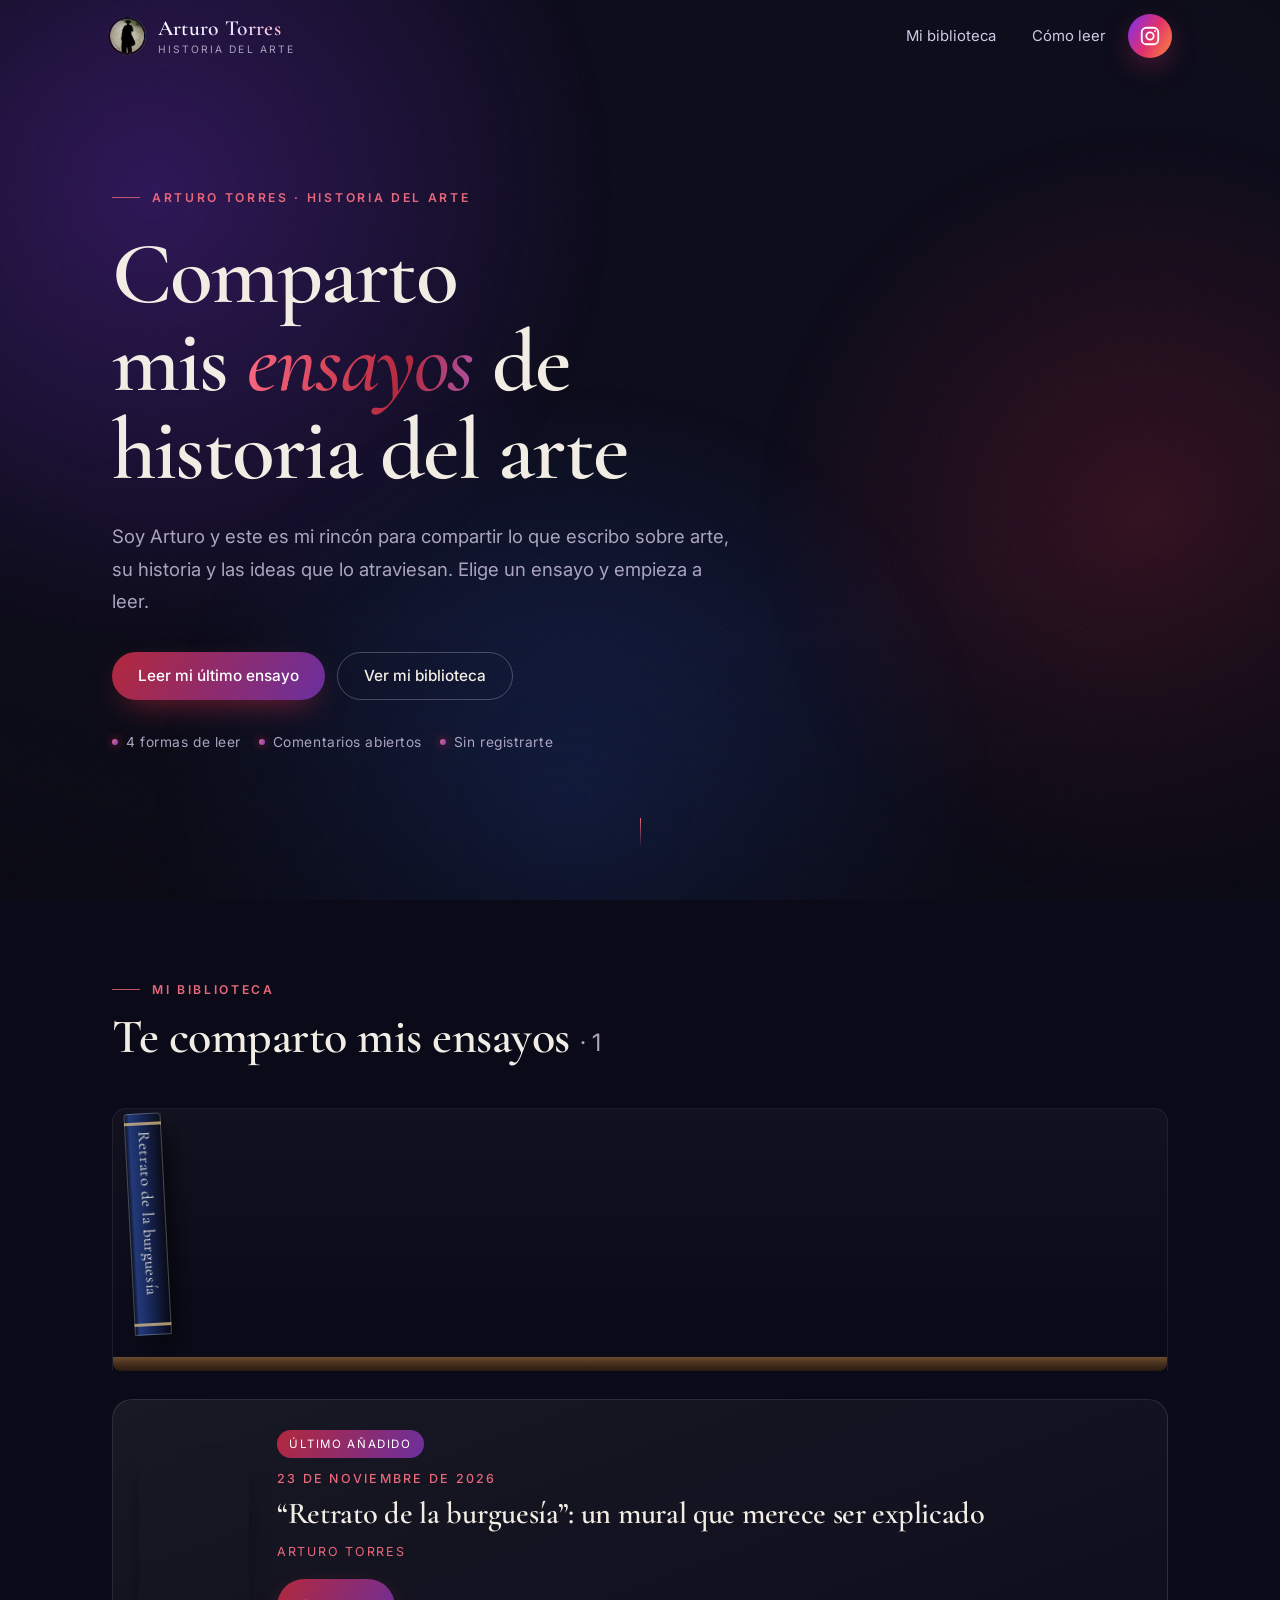
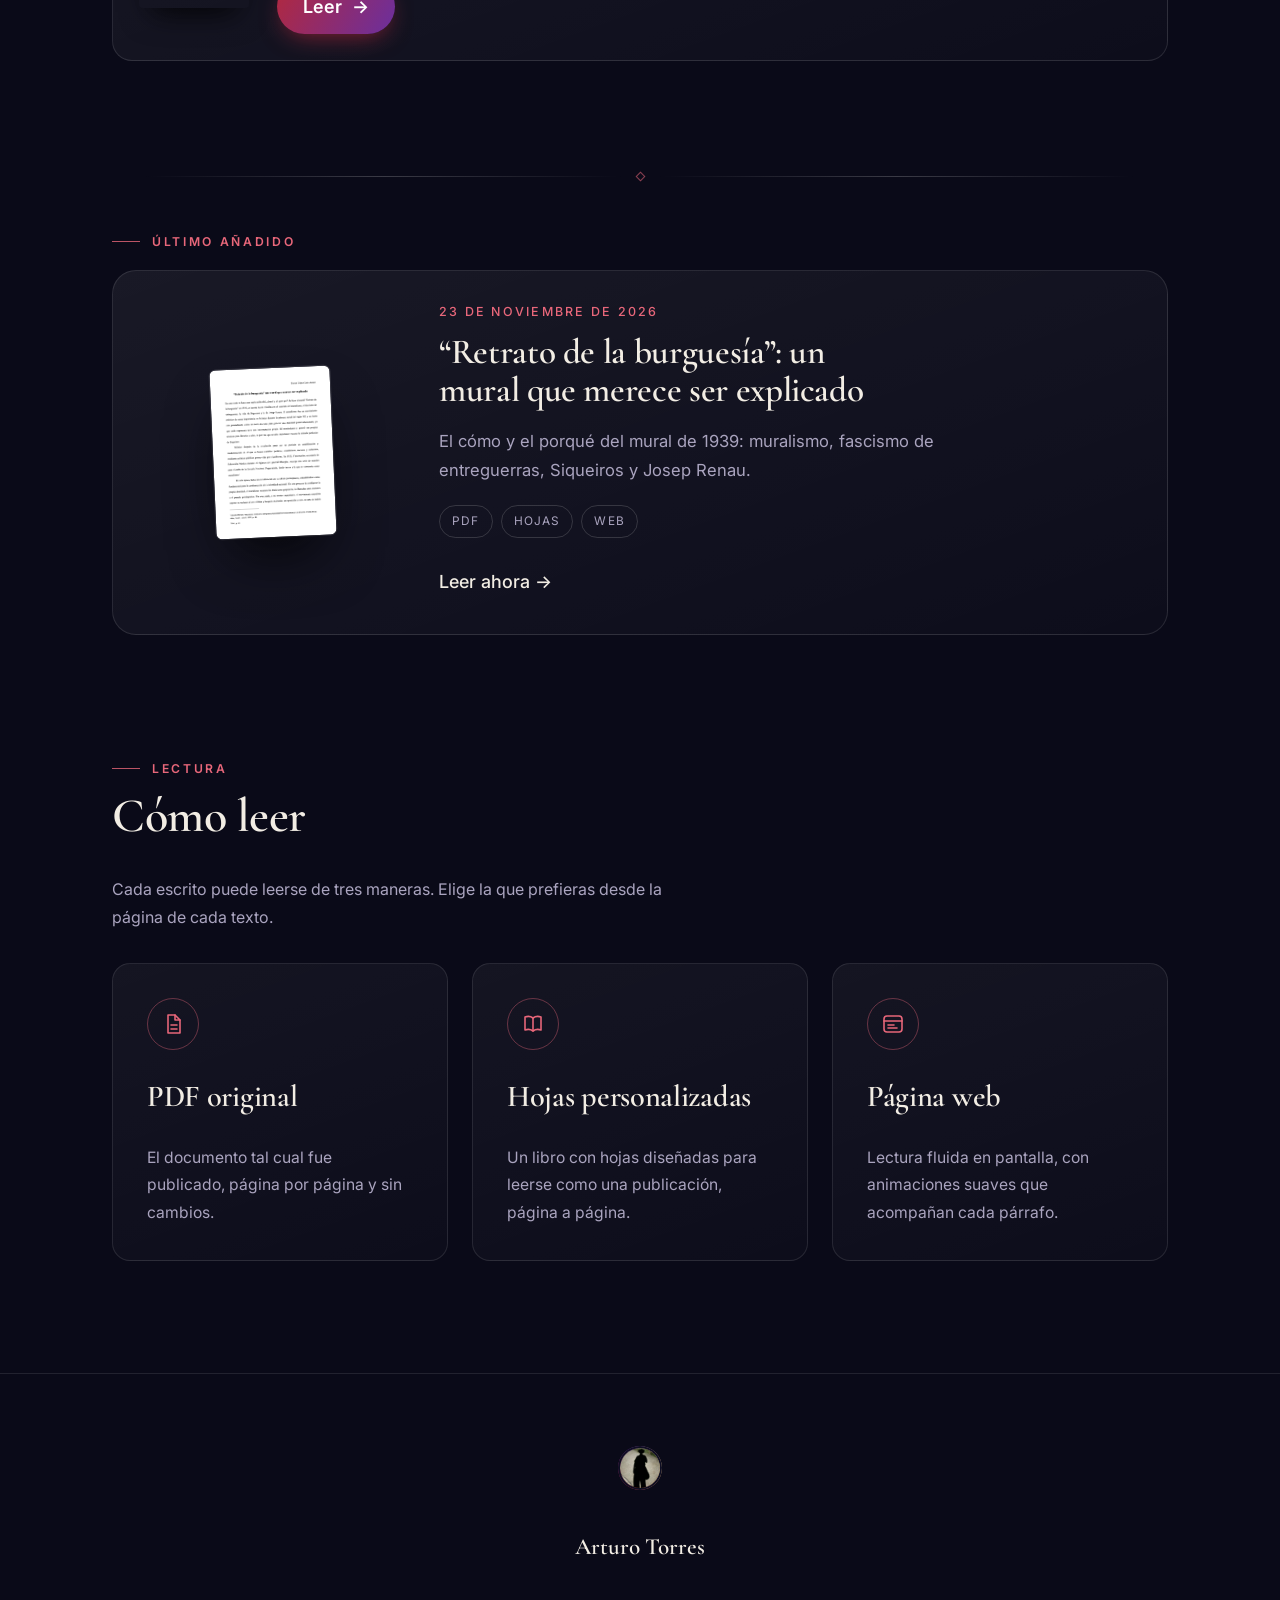
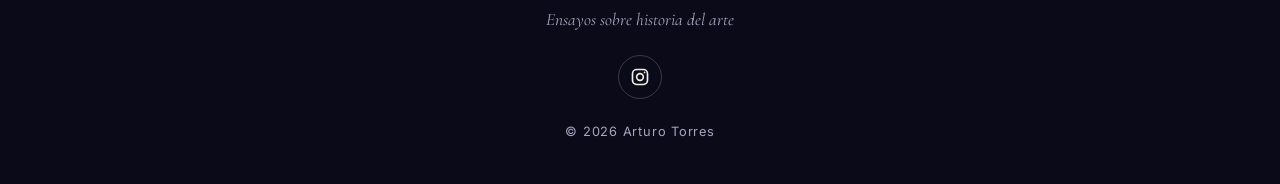
==== index.html @ fb70fb57 "fix(admin): edición de textos, importación desde PDF y correcciones de auditoría Co-Authored-By: Cla" ====
<!doctype html>
<html lang="es">
<head>
<meta charset="utf-8">
<meta name="viewport" content="width=device-width,initial-scale=1">
<title>Arturo Torres · Historia del arte</title>
<meta name="description" content="Escritos sobre historia del arte por Arturo Torres.">
<meta name="theme-color" content="#0a0a18">
<meta property="og:type" content="website">
<meta property="og:title" content="Arturo Torres · Historia del arte">
<meta property="og:description" content="Escritos sobre historia del arte por Arturo Torres.">
<link rel="icon" href="logo.jpg" type="image/jpeg">
<link rel="preconnect" href="https://fonts.googleapis.com">
<link rel="preconnect" href="https://fonts.gstatic.com" crossorigin>
<link href="https://fonts.googleapis.com/css2?family=Cormorant+Garamond:ital,wght@0,400;0,500;0,600;1,400;1,500&family=Inter:wght@400;500;600&display=swap" rel="stylesheet">
<link rel="stylesheet" href="style.css?v=20261123g">
</head>
<body data-page="home">
<div class="ambient" aria-hidden="true"><span class="glow g1"></span><span class="glow g2"></span><span class="glow g3"></span></div>
<a class="skip" href="#main">Saltar al contenido</a>

<header class="site-header">
  <div class="wrap head">
    <a class="brand" href="./" aria-label="Arturo Torres, ir al inicio">
      <span class="mono" aria-hidden="true"><img src="logo.jpg" alt="" width="96" height="96"></span>
      <span class="brand-txt"><span class="brand-name">Arturo Torres</span><span class="brand-sub">Historia del arte</span></span>
    </a>
    <nav class="nav" aria-label="Principal">
      <a class="nav-link" href="./#textos">Mi biblioteca</a>
      <a class="nav-link" href="./#como-leer">Cómo leer</a>
      <a class="ig-btn" href="https://www.instagram.com/arturoff_torres" target="_blank" rel="noopener" aria-label="Instagram de Arturo Torres" title="Instagram de Arturo Torres"><svg viewBox="0 0 24 24" fill="none" stroke="currentColor" stroke-width="2" aria-hidden="true"><rect x="3" y="3" width="18" height="18" rx="5"/><circle cx="12" cy="12" r="4"/><circle cx="17.5" cy="6.5" r="1" fill="currentColor" stroke="none"/></svg></a>
    </nav>
  </div>
</header>

<main id="main" class="wrap">
  <section class="hero" aria-labelledby="hero-title">
    <div class="hero-grid">
      <div class="hero-copy">
        <p class="eyebrow">Arturo Torres · Historia del arte</p>
        <h1 id="hero-title">Comparto mis <em>ensayos</em> de historia del arte</h1>
        <p class="lede">Soy Arturo y este es mi rincón para compartir lo que escribo sobre arte, su historia y las ideas que lo atraviesan. Elige un ensayo y empieza a leer.</p>
        <div class="cta">
          <a class="btn btn-primary" id="hero-cta" href="#textos">Leer mi último ensayo</a>
          <a class="btn btn-ghost" href="#textos">Ver mi biblioteca</a>
        </div>
        <ul class="hero-facts" aria-label="Qué ofrece el sitio">
          <li>4 formas de leer</li><li>Comentarios abiertos</li><li>Sin registrarte</li>
        </ul>
      </div>
      
    </div>
    <a class="scroll-cue" href="#textos" aria-label="Bajar a la biblioteca"></a>
  </section>

  <section id="textos" class="section" aria-labelledby="textos-title">
    <div class="sec-head">
      <p class="eyebrow">Mi biblioteca</p>
      <h2 id="textos-title">Te comparto mis ensayos <span class="count" id="count"></span></h2>
    </div>
    <div id="list" class="grid"></div>
  </section>

  <div class="ornament orn-gap" aria-hidden="true"><span></span></div>

  <section id="destacado" class="section" aria-labelledby="ult-title">
    <div class="sec-head"><p class="eyebrow">Último añadido</p><h2 id="ult-title" class="sr-only">Último texto añadido</h2></div>
    <div id="featured"></div>
  </section>

  <section id="como-leer" class="section" aria-labelledby="como-title">
    <div class="sec-head">
      <p class="eyebrow">Lectura</p>
      <h2 id="como-title">Cómo leer</h2>
    </div>
    <p class="intro">Cada escrito puede leerse de tres maneras. Elige la que prefieras desde la página de cada texto.</p>
    <div class="how">
      <div class="how-card reveal" style="--i:0">
        <div class="how-icon" aria-hidden="true"><svg viewBox="0 0 24 24" fill="none" stroke="currentColor" stroke-width="1.6" stroke-linecap="round" stroke-linejoin="round"><path d="M7 3h7l5 5v13H7z"/><path d="M14 3v5h5"/><path d="M10 13h6M10 17h6"/></svg></div>
        <h3>PDF original</h3>
        <p>El documento tal cual fue publicado, página por página y sin cambios.</p>
      </div>
      <div class="how-card reveal" style="--i:1">
        <div class="how-icon" aria-hidden="true"><svg viewBox="0 0 24 24" fill="none" stroke="currentColor" stroke-width="1.6" stroke-linecap="round" stroke-linejoin="round"><path d="M12 6c-2-1.5-5-2-8-1v13c3-1 6-.5 8 1 2-1.5 5-2 8-1V5c-3-1-6-.5-8 1z"/><path d="M12 6v13"/></svg></div>
        <h3>Hojas personalizadas</h3>
        <p>Un libro con hojas diseñadas para leerse como una publicación, página a página.</p>
      </div>
      <div class="how-card reveal" style="--i:2">
        <div class="how-icon" aria-hidden="true"><svg viewBox="0 0 24 24" fill="none" stroke="currentColor" stroke-width="1.6" stroke-linecap="round" stroke-linejoin="round"><rect x="3" y="4" width="18" height="16" rx="3"/><path d="M3 9h18"/><path d="M7 13h6M7 16h9"/></svg></div>
        <h3>Página web</h3>
        <p>Lectura fluida en pantalla, con animaciones suaves que acompañan cada párrafo.</p>
      </div>
    </div>
  </section>
</main>

<footer class="site-footer">
  <div class="wrap foot">
    <span class="mono" aria-hidden="true"><img src="logo.jpg" alt="" width="96" height="96"></span>
    <p class="foot-name">Arturo Torres</p>
    <p class="foot-tag">Ensayos sobre historia del arte</p>
    <a class="foot-ig" href="https://www.instagram.com/arturoff_torres" target="_blank" rel="noopener" aria-label="Instagram de Arturo Torres" title="Instagram de Arturo Torres"><svg viewBox="0 0 24 24" fill="none" stroke="currentColor" stroke-width="2" aria-hidden="true"><rect x="3" y="3" width="18" height="18" rx="5"/><circle cx="12" cy="12" r="4"/><circle cx="17.5" cy="6.5" r="1" fill="currentColor" stroke="none"/></svg></a>
    <p class="foot-copy">© <span id="year">2026</span> Arturo Torres</p>
  </div>
</footer>
<script src="config.js?v=20261123g"></script>
<script src="app.js?v=20261123g"></script>
</body>
</html>
---- style.css ----
/* ==========================================================================
   Arturo Torres · tokens, fondo ambiental, cabecera, inicio y pie
   (la parte de post y comentarios sigue más abajo, sin cambios de lógica)
   ========================================================================== */
:root{
  --bg:#0a0a18;--navy:#131a40;--purple:#2a1450;
  --red:#b3283c;--red-ink:#e8677a;          /* crimson de acento; red-ink para texto pequeño (contraste AA) */
  --text:#f2ede4;--muted:#aaa4bf;--line:#ffffff1a;
  --violet:#7a3fd0;--blue:#1d3a8a;--star:#f0b34d;
  --ig:linear-gradient(120deg,#7b2ff7 0%,#e1306c 52%,#fd8a3b 100%);
  --serif:"Cormorant Garamond",Georgia,serif;
  --sans:"Inter",system-ui,-apple-system,"Segoe UI",sans-serif;
  --fs-display:clamp(2.7rem,1.2rem + 5.6vw,5.5rem);
  --fs-h2:clamp(2rem,1.3rem + 2.6vw,3rem);
  --fs-h3:clamp(1.5rem,1.2rem + 1.1vw,1.9rem);
  --ease:cubic-bezier(.2,.7,.2,1);
}
:root:not([data-theme="light"]){color-scheme:dark}
:root[data-theme="dark"]{color-scheme:dark}
html{background:var(--bg);scroll-behavior:smooth;scroll-padding-top:96px;-webkit-text-size-adjust:100%;scrollbar-width:thin;scrollbar-color:#3b2d63 transparent}
*{box-sizing:border-box}
::selection{background:#7a3fd07d;color:#fff}
::-webkit-scrollbar{width:10px;height:10px}
::-webkit-scrollbar-track{background:transparent}
::-webkit-scrollbar-thumb{background:#3b2d63;border-radius:10px;border:3px solid var(--bg)}
img,canvas{max-width:100%}
body{margin:0;min-height:100vh;min-height:100dvh;background:var(--bg);color:var(--text);font:400 18px/1.75 var(--sans);-webkit-font-smoothing:antialiased;text-rendering:optimizeLegibility;animation:pageFade .9s ease both}
h1,h2,h3{font-family:var(--serif);font-weight:600;line-height:1.08;letter-spacing:-.01em;text-wrap:balance}
a{color:inherit}
:focus-visible{outline:2px solid var(--red-ink);outline-offset:3px;border-radius:6px}
.wrap{max-width:820px;width:100%;margin:0 auto;padding:0 clamp(16px,4vw,32px)}
body[data-page="home"] .wrap{max-width:1120px}
@media(min-width:2200px){body{font-size:21px}.wrap{max-width:1040px}body[data-page="home"] .wrap{max-width:1240px}}
.skip{position:absolute;left:12px;top:-64px;z-index:300;padding:10px 16px;border-radius:10px;background:var(--text);color:#0a0a18;font-weight:600;text-decoration:none;transition:top .2s}
.skip:focus{top:12px}

/* ---- fondo ambiental: fijo, a sangre, detrás de todo ---- */
.ambient{position:fixed;inset:0;z-index:-1;overflow:hidden;pointer-events:none;background:var(--bg)}
.ambient .glow{position:absolute;aspect-ratio:1;border-radius:50%;will-change:transform;animation:drift 36s ease-in-out infinite}
.ambient .g1{width:min(90vw,920px);left:-24vw;top:-30vh;background:radial-gradient(closest-side,#4b1f8a8c,#4b1f8a00)}
.ambient .g2{width:min(76vw,780px);right:-20vw;top:14vh;background:radial-gradient(closest-side,#8f1d2e4d,#8f1d2e00);animation-duration:44s;animation-delay:-14s}
.ambient .g3{width:min(84vw,840px);left:12vw;bottom:-36vh;background:radial-gradient(closest-side,#1c3a8a6b,#1c3a8a00);animation-duration:52s;animation-delay:-26s}
.ambient::before{content:"";position:absolute;inset:0;z-index:1;background:radial-gradient(130% 95% at 50% 30%,transparent 42%,#05050cc7 100%)}
.ambient::after{content:"";position:absolute;inset:0;z-index:2;opacity:.045;background-image:url("data:image/svg+xml,%3Csvg xmlns='http://www.w3.org/2000/svg' width='180' height='180'%3E%3Cfilter id='n'%3E%3CfeTurbulence type='fractalNoise' baseFrequency='.9' numOctaves='3' stitchTiles='stitch'/%3E%3C/filter%3E%3Crect width='100%25' height='100%25' filter='url(%23n)'/%3E%3C/svg%3E");background-size:180px 180px}
@keyframes drift{0%,100%{transform:translate3d(0,0,0) scale(1)}50%{transform:translate3d(3vw,4vh,0) scale(1.07)}}

/* ---- tipografia de apoyo ---- */
.eyebrow{display:inline-flex;align-items:center;gap:12px;margin:0;font-size:.76rem;font-weight:600;letter-spacing:.22em;text-transform:uppercase;color:var(--red-ink)}
.eyebrow::before{content:"";width:28px;height:1px;background:currentColor;opacity:.8}
.ornament{display:flex;align-items:center;gap:14px;max-width:1120px;margin:0 auto;padding:0 clamp(16px,4vw,32px)}
.ornament::before,.ornament::after{content:"";flex:1;height:1px;background:linear-gradient(90deg,transparent,#ffffff33,transparent)}
.ornament span{width:7px;height:7px;flex:none;transform:rotate(45deg);border:1px solid #e8677a99}

/* ---- cabecera: vidrio, monograma y navegacion ---- */
header.site-header{position:sticky;top:0;z-index:50;background:#0a0a18a3;-webkit-backdrop-filter:saturate(140%) blur(16px);backdrop-filter:saturate(140%) blur(16px);border-bottom:1px solid transparent;transition:background .35s,border-color .35s,box-shadow .35s}
header.site-header.is-scrolled{background:#0a0a18e6;border-bottom-color:var(--line);box-shadow:0 14px 40px -24px #000}
body[data-page="post"] header.site-header .wrap{max-width:820px}
header .head{display:flex;align-items:center;justify-content:space-between;gap:10px 16px;min-height:72px;transition:min-height .35s var(--ease)}
header.is-scrolled .head{min-height:60px}
.brand{display:inline-flex;align-items:center;gap:12px;min-height:44px;text-decoration:none;color:var(--text)}
.mono{display:grid;place-items:center;flex:none;width:38px;height:38px;border-radius:50%;border:1px solid #f2ede459;background:radial-gradient(circle at 30% 20%,#7a3fd038,transparent 70%);font-family:var(--serif);font-weight:600;font-size:1rem;line-height:1;letter-spacing:.06em}
.brand-name{font-family:var(--serif);font-weight:600;font-size:1.3rem;letter-spacing:.01em;white-space:nowrap}
.nav{display:flex;align-items:center;flex-wrap:wrap;justify-content:flex-end;gap:4px clamp(10px,2.4vw,26px)}
.nav-link{position:relative;display:inline-flex;align-items:center;min-height:44px;padding:0 4px;color:var(--muted);font-size:.95rem;text-decoration:none;transition:color .25s}
.nav-link::after{content:"";position:absolute;left:4px;right:4px;bottom:9px;height:1px;background:linear-gradient(90deg,var(--red-ink),var(--violet));transform:scaleX(0);transform-origin:left;transition:transform .45s var(--ease)}
.nav-link:hover{color:var(--text)}
.nav-link:hover::after{transform:scaleX(1)}

/* boton de Instagram: solo icono */
.ig-btn{position:relative;overflow:hidden;isolation:isolate;display:inline-flex;align-items:center;justify-content:center;flex:none;width:44px;height:44px;border-radius:50%;background:var(--ig);color:#fff;box-shadow:0 10px 30px -8px #e1306c99;animation:igGlow 2.8s ease-in-out infinite;transition:transform .3s ease,box-shadow .3s ease;-webkit-tap-highlight-color:transparent}
.ig-btn svg{width:22px;height:22px;flex:none}
.ig-btn::after{content:"";position:absolute;z-index:-1;top:-20%;bottom:-20%;left:-60%;width:40%;background:linear-gradient(100deg,transparent,#ffffff8c,transparent);transform:skewX(-22deg);transition:left .8s ease}
.ig-btn:hover{transform:translateY(-3px);box-shadow:0 16px 40px -6px #e1306cb3}
.ig-btn:hover::after{left:130%}
.ig-btn:focus-visible{outline:2px solid #fff;outline-offset:4px}
@keyframes igGlow{0%,100%{box-shadow:0 10px 30px -8px #e1306c99}50%{box-shadow:0 14px 44px -4px #e1306ccc,0 0 0 6px #e1306c1f}}

/* ---- inicio: hero ---- */
.hero{position:relative;display:grid;align-content:center;padding:clamp(56px,10vw,104px) 0 clamp(40px,8vw,128px)}
#destacado{padding-top:clamp(24px,5vw,40px)}
@media(max-width:899px){.scroll-cue{display:none}}
.hero-grid{display:grid;gap:44px;align-items:center}
.hero h1{font-size:var(--fs-display);line-height:1;letter-spacing:-.02em;margin:22px 0 0;max-width:13ch}
.hero h1 em{font-style:italic;font-weight:500;background:linear-gradient(100deg,#ff6b84,#b3283c 30%,#a77bff 55%,#ff6b84);background-size:240% auto;-webkit-background-clip:text;background-clip:text;color:transparent;-webkit-text-fill-color:transparent;animation:shine 9s linear infinite}
.lede{max-width:52ch;margin:26px 0 0;color:var(--muted);font-size:clamp(1.02rem,.96rem + .3vw,1.16rem)}
.cta{display:flex;flex-wrap:wrap;gap:12px;margin-top:34px}
.cta[hidden]{display:none}
.btn{display:inline-flex;align-items:center;justify-content:center;gap:10px;min-height:48px;padding:12px 26px;border-radius:999px;font:500 .96rem/1 var(--sans);text-decoration:none;transition:transform .35s var(--ease),background .35s,border-color .35s,color .35s,box-shadow .35s;-webkit-tap-highlight-color:transparent}
.btn-primary{color:#fff;background:linear-gradient(120deg,var(--red),#6b2f9e);box-shadow:0 12px 32px -12px #b3283ccc}
.btn-primary:hover{transform:translateY(-2px);box-shadow:0 18px 44px -12px #b3283ccc}
.btn-ghost{color:var(--text);border:1px solid #ffffff3d}
.btn-ghost:hover{border-color:var(--red-ink);background:#ffffff0a}
.hero .eyebrow,.hero h1,.hero .lede,.hero .cta{animation:rise 1s var(--ease) both}
.hero h1{animation-delay:.12s}
.hero .lede{animation-delay:.26s}
.hero .cta{animation-delay:.4s}
.scroll-cue{position:absolute;left:50%;bottom:8px;transform:translateX(-50%);display:grid;justify-items:center;width:44px;height:44px;align-content:end;color:var(--muted)}
.scroll-cue::after{content:"";width:1px;height:30px;background:linear-gradient(var(--red-ink),transparent);animation:cue 2.4s var(--ease) infinite}
@keyframes cue{0%{transform:scaleY(0);transform-origin:top}50%{transform:scaleY(1);transform-origin:top}51%{transform-origin:bottom}100%{transform:scaleY(0);transform-origin:bottom}}
@media(min-width:900px){
  .hero{min-height:80vh}
}

/* ---- secciones ---- */
.section{padding:clamp(64px,10vw,112px) 0 0}
.sec-head{margin:0 0 clamp(28px,4vw,44px)}
.sec-head h2{margin:12px 0 0;font-size:var(--fs-h2)}
.count{color:var(--muted);font-family:var(--sans);font-weight:400;font-size:.5em;letter-spacing:0;white-space:nowrap;vertical-align:middle}
.intro{max-width:60ch;margin:-12px 0 32px;color:var(--muted);font-size:1rem}

/* ---- texto destacado ---- */
.spot{position:relative;isolation:isolate}
.spot::before{content:"";position:absolute;inset:0;z-index:-1;border-radius:inherit;background:radial-gradient(420px circle at var(--mx,50%) var(--my,0%),#8a4fff2e,transparent 62%);opacity:0;transition:opacity .45s;pointer-events:none}
.spot:hover::before{opacity:1}
.feature{display:grid;gap:clamp(18px,3vw,36px);align-items:center;padding:clamp(16px,2.4vw,30px);border-radius:24px;border:1px solid #ffffff1c;background:linear-gradient(160deg,#ffffff10,#ffffff04);color:inherit;text-decoration:none;overflow:hidden;transition:transform .55s var(--ease),border-color .4s,box-shadow .55s}
.feature:hover{transform:translateY(-4px);border-color:#e8677a66;box-shadow:0 34px 80px -34px #000}
.feature-cover{justify-self:center;width:min(46%,160px)}
.feature-cover img{display:block;width:100%;aspect-ratio:551/780;object-fit:cover;border-radius:6px;transform:rotate(-2.5deg);box-shadow:0 30px 60px -18px #000d,0 0 0 1px #ffffff22;transition:transform .8s var(--ease)}
.feature:hover .feature-cover img{transform:rotate(0) scale(1.02)}
.feature h3{margin:10px 0 0;font-size:clamp(1.5rem,1.1rem + 1.6vw,2.2rem)}
.feature .summary{max-width:56ch;margin:18px 0 0;color:var(--muted);font-size:1.04rem}
.feature .cta-line{display:inline-flex;align-items:center;min-height:44px;margin-top:22px;color:var(--text);font-weight:500;transition:letter-spacing .4s var(--ease)}
.feature:hover .cta-line{letter-spacing:.04em}
.date{margin:0;font-size:.78rem;font-weight:500;letter-spacing:.18em;text-transform:uppercase;color:var(--red-ink)}
.chips{display:flex;flex-wrap:wrap;gap:8px;margin:20px 0 0;padding:0;list-style:none}
.chips li{padding:5px 12px;border:1px solid #ffffff26;border-radius:999px;color:var(--muted);font-size:.74rem;letter-spacing:.1em;text-transform:uppercase}
@media(min-width:760px){.feature{grid-template-columns:minmax(0,260px) minmax(0,1fr)}}

/* ---- rejilla de textos ---- */
.grid{display:grid;gap:clamp(16px,2.4vw,24px);grid-template-columns:minmax(0,1fr)}
@media(min-width:640px){.grid{grid-template-columns:repeat(2,minmax(0,1fr))}}
@media(min-width:1000px){.grid{grid-template-columns:repeat(3,minmax(0,1fr))}}
.card{position:relative;display:flex;flex-direction:column;min-width:0;border-radius:18px;overflow:hidden;border:1px solid #ffffff1a;background:linear-gradient(160deg,#ffffff0e,#ffffff05);color:inherit;text-decoration:none;transition:transform .45s var(--ease),border-color .35s,box-shadow .45s}
.card:hover{transform:translateY(-5px);border-color:#e8677a66;box-shadow:0 24px 60px -24px #000e}
.card-cover{position:relative;display:grid;place-items:center;aspect-ratio:5/4;overflow:hidden;background:radial-gradient(120% 90% at 50% 0%,#2a1450 0%,#0d0a20 72%);border-bottom:1px solid #ffffff12}
.card-cover img{width:auto;height:82%;aspect-ratio:551/780;object-fit:cover;border-radius:3px;box-shadow:0 18px 36px -12px #000d;transition:transform .7s var(--ease)}
.card:hover .card-cover img{transform:scale(1.04)}
.ph{font-family:var(--serif);font-style:italic;font-size:3.4rem;line-height:1;color:#f2ede440}
.card-body{display:flex;flex:1;flex-direction:column;padding:22px 24px 24px}
.card h3{margin:10px 0 0;font-size:var(--fs-h3)}
.card .summary{margin:12px 0 0;display:-webkit-box;-webkit-line-clamp:3;-webkit-box-orient:vertical;overflow:hidden;color:var(--muted);font-size:.95rem;line-height:1.62}
.card .rating{margin-top:auto;padding-top:16px}

/* calificacion */
.rating{display:flex;flex-wrap:wrap;align-items:center;gap:2px 6px;margin:0;color:var(--muted);font-size:.88rem;font-variant-numeric:tabular-nums}
.rating .star{color:var(--star)}

/* estados: carga, vacio, error */
.state{grid-column:1/-1;margin:0;padding:28px;border:1px dashed #ffffff26;border-radius:18px;color:var(--muted);text-align:center}
.skel{pointer-events:none}
.skel .sk{display:block;border-radius:8px;background:linear-gradient(90deg,#ffffff0d 0%,#ffffff1f 50%,#ffffff0d 100%);background-size:200% 100%;animation:shimmer 1.4s linear infinite}
.skel .sk-img{width:46%;height:80%;border-radius:3px}
.skel .sk-t{width:78%;height:24px;margin-top:6px}
.skel .sk-l{width:100%;height:12px;margin-top:12px}
.skel .sk-l.short{width:58%}
.skel .card-cover{background:#ffffff08}

/* ---- como leer ---- */
.how{display:grid;gap:clamp(16px,2.4vw,24px);grid-template-columns:minmax(0,1fr)}
@media(min-width:760px){.how{grid-template-columns:repeat(3,minmax(0,1fr))}}
.how-card{padding:clamp(24px,3vw,34px);border-radius:18px;border:1px solid #ffffff1a;background:linear-gradient(160deg,#ffffff0c,#ffffff04)}
.how-icon{display:grid;place-items:center;width:52px;height:52px;margin-bottom:24px;border-radius:50%;border:1px solid #e8677a66;color:var(--red-ink)}
.how-icon svg{width:24px;height:24px}
.how-card h3{font-size:var(--fs-h3)}
.how-card p{margin:12px 0 0;color:var(--muted);font-size:.98rem}

/* revelado al entrar en pantalla: solo opacidad y desplazamiento */
.reveal{opacity:0}
.reveal.in{opacity:1;animation:revealIn .9s var(--ease) both;animation-delay:calc(var(--i,0) * 90ms)}
@keyframes revealIn{from{opacity:0;translate:0 24px}to{opacity:1;translate:0 0}}
@keyframes rise{from{opacity:0;transform:translateY(18px)}}
@keyframes shine{to{background-position:240% center}}
@keyframes pageFade{from{opacity:0}}

/* ---- pie ---- */
.site-footer{margin-top:clamp(64px,10vw,112px);border-top:1px solid var(--line);padding:clamp(48px,7vw,72px) 0 calc(40px + env(safe-area-inset-bottom));color:var(--muted);font-size:.9rem;text-align:center}
.foot{display:flex;flex-direction:column;align-items:center;gap:14px}
.foot .mono{width:44px;height:44px}
.foot-name{font-family:var(--serif);font-weight:600;font-size:1.45rem;color:var(--text)}
.foot-tag{margin:0;font-family:var(--serif);font-style:italic;font-size:1.08rem}
.foot-ig{display:inline-flex;align-items:center;justify-content:center;width:44px;height:44px;margin-top:6px;border-radius:50%;border:1px solid #ffffff33;color:var(--text);transition:border-color .3s,color .3s,background .3s}
.foot-ig:hover{border-color:var(--red-ink);color:#fff;background:#ffffff0c}
.foot-ig svg{width:20px;height:20px}
.foot-copy{margin:8px 0 0;font-size:.8rem;letter-spacing:.06em}

/* ---- responsive ---- */
@media(max-width:560px){
  body{font-size:17px}
  .hero h1{margin-top:18px}
  .cta .btn{flex:1 1 100%}
}
@media(max-width:420px){
  header .head{gap:10px}
  .brand{gap:10px}
  .brand-name{font-size:1rem}
  .mono{width:32px;height:32px;font-size:.85rem}
  .nav{flex-wrap:nowrap;gap:6px}
  .nav-link{padding:0 4px;font-size:.85rem}
  .ig-btn{width:40px;height:40px}
  .ig-btn svg{width:20px;height:20px}
  header.is-scrolled .head{min-height:56px}
}
@media(max-width:340px){.brand-name{display:none}}

/* ---- accesibilidad: sin animaciones si el usuario las reduce ---- */
@media (prefers-reduced-motion:reduce){
  *,*::before,*::after{animation:none!important;transition:none!important;scroll-behavior:auto!important}
  html{scroll-behavior:auto}
  .reveal{opacity:1!important}
  .spot::before{display:none}
}


/* ---- articulo y controles de lectura (compartidos con post.html) ---- */
article{padding:0 0 40px}
article h1{font-size:clamp(2rem,6vw,3.2rem);margin:12px 0 0}
article img{border-radius:10px}
article blockquote{border-left:3px solid var(--red);margin:1.5em 0;padding-left:16px;color:var(--muted)}
.meta{display:block;color:var(--red-ink);letter-spacing:.06em;text-transform:uppercase;font-size:.85rem}
.tag{display:inline-block;padding:0 8px;border:1px solid currentColor;border-radius:999px;font-size:.72rem;letter-spacing:.08em;line-height:1.6}
.seg{display:inline-flex;padding:4px;border:1px solid #ffffff22;border-radius:999px;background:#ffffff0a}
.seg button,.seg a{min-height:44px;padding:8px 18px;border:0;border-radius:999px;background:transparent;color:var(--muted);font:inherit;font-size:.92rem;cursor:pointer;transition:background .25s,color .25s,box-shadow .25s;-webkit-tap-highlight-color:transparent}
.seg button:hover,.seg a:hover{color:var(--text)}
.seg button[aria-pressed="true"]{background:linear-gradient(120deg,var(--red),#6b2f9e);color:#fff;box-shadow:0 4px 16px #b3283c59}
.dl{display:inline-flex;align-items:center;min-height:44px;padding:8px 18px;border:1px solid var(--red);border-radius:999px;color:var(--text);text-decoration:none;font-size:.92rem;transition:background .25s}
.dl:hover{background:var(--red)}
#body{margin-top:14px}
.pagewrap{position:relative;margin:0 0 28px;border-radius:6px;background:#fff;box-shadow:0 18px 50px -14px #000b;transition:box-shadow .4s}
.pagewrap canvas{display:block;width:100%;height:auto;border-radius:6px}
.pagewrap.skel{aspect-ratio:1/1.414;background:linear-gradient(90deg,#ffffff0a 0%,#ffffff1f 50%,#ffffff0a 100%);background-size:200% 100%;animation:shimmer 1.4s linear infinite}
.pagewrap.in{animation:pageIn .7s cubic-bezier(.2,.7,.2,1) backwards}
@keyframes shimmer{from{background-position:200% 0}to{background-position:-200% 0}}
@keyframes pageIn{from{opacity:0;transform:translateY(16px)}}

/* barra de progreso de lectura */
#progress{position:fixed;top:0;left:0;right:0;height:3px;z-index:100;transform:scaleX(0);transform-origin:0 50%;background:linear-gradient(90deg,var(--red),var(--violet));box-shadow:0 0 12px #b3283c88;pointer-events:none}
.back{display:inline-flex;align-items:center;min-height:44px;margin-top:40px;color:var(--muted);text-decoration:none;transition:color .2s}
.back:hover{color:var(--red-ink)}

/* ---- post: cabecera y modos de lectura ---- */
[hidden]{display:none!important}
.post-chrome{padding-top:clamp(32px,6vw,56px)}
.post-top{display:flex;flex-wrap:wrap;align-items:center;justify-content:space-between;gap:10px 16px}
.anim-btn{display:inline-flex;align-items:center;min-height:44px;padding:8px 18px;border:1px solid var(--violet);border-radius:999px;color:var(--text);text-decoration:none;font-size:.92rem;transition:background .25s}
.anim-btn:hover{background:var(--violet)}
.fmt-bar{display:flex;flex-wrap:wrap;align-items:center;justify-content:space-between;gap:12px 16px;margin:26px 0 12px}
.fmt-seg{flex-wrap:wrap;border-radius:18px}
.fmt-seg button{padding:8px 14px}
.fmt-stage{transition:opacity .25s ease,transform .25s ease;max-width:100%}
.fmt-stage.is-fading{opacity:0;transform:translateY(6px)}
.pdf-wrap{max-width:100%}

.post-body{position:relative;color:var(--text);overflow-wrap:break-word}
.post-body img{max-width:100%;height:auto}
.post-body header{position:static;display:block;background:none;border:0;-webkit-backdrop-filter:none;backdrop-filter:none;z-index:auto;margin:0;padding:0}
.post-body h1{font-size:clamp(2rem,6vw,3.2rem);margin:0 0 .45em}
.post-body .autor{margin:0 0 1.2em;color:var(--muted);font-size:.95rem;letter-spacing:.04em}
.post-body .resumen{color:var(--muted);font-size:1.05rem;line-height:1.7;margin:0 0 1.6em}
.post-body .cuerpo{position:relative}
.post-body .cuerpo p{margin:0 0 1.1em}
.post-body sup{line-height:1}
.post-body sup a{display:inline-block;padding:12px 6px;margin:-12px -6px;text-decoration:none;color:var(--red);font-weight:600}
.post-body section h2{margin:2.2em 0 .6em;font-size:1.7rem}
.post-body #fuentes ul{padding-left:1.2em;color:var(--muted);font-size:.9em}
.post-body #fuentes li{margin:0 0 .6em}
.post-body ol.notas{font-size:.85em;color:var(--muted);padding-left:1.4em;border-top:1px solid var(--line);padding-top:18px;margin-top:40px}
.post-body ol.notas li{margin:0 0 .7em}
.post-body a.volver{display:inline-block;padding:8px 6px;color:var(--red);text-decoration:none}
.post-body #anexos figure{margin:2.2em 0}
.post-body #anexos img{display:block;width:100%;height:auto;border-radius:12px;cursor:zoom-in}
.post-body #anexos figcaption{color:var(--muted);font-size:.9em;margin-top:.7em}

/* popover de nota */
.notepop{position:absolute;z-index:150;width:340px;max-width:calc(100vw - 24px);background:#15102bf5;border:1px solid #ffffff22;border-radius:14px;box-shadow:0 20px 50px -10px #000d;padding:16px 18px 10px;color:var(--text);font-size:.92rem;line-height:1.6;-webkit-backdrop-filter:blur(10px);backdrop-filter:blur(10px)}
.notepop-body{max-height:50vh;overflow:auto}
.notepop-body p{margin:0}
.notepop-close{display:block;margin:6px 0 0 auto;min-height:44px;padding:8px 14px;border:0;background:none;color:var(--red);font:inherit;cursor:pointer}
.notepop.sheet{position:fixed!important;left:0!important;right:0;top:auto!important;bottom:0;width:auto!important;border-radius:18px 18px 0 0;padding:18px 20px calc(12px + env(safe-area-inset-bottom));box-shadow:0 -20px 50px -10px #000d}
.notepop.sheet .notepop-body{max-height:40vh}
/* imagen ampliada */
.lightbox{position:fixed;inset:0;z-index:200;display:grid;place-items:center;overflow:auto;padding:64px 16px 24px;background:#05050ded;-webkit-backdrop-filter:blur(6px);backdrop-filter:blur(6px)}
.lightbox img{max-width:100%;max-height:100%;width:auto;height:auto;object-fit:contain;border-radius:10px;cursor:zoom-in}
.lightbox img.zoomed{max-width:none;max-height:none;width:min(1600px,170%);cursor:zoom-out}
.lb-close{position:absolute;top:12px;right:12px;min-height:44px;padding:8px 16px;border:1px solid #ffffff33;border-radius:999px;background:#0a0a18;color:var(--text);font:inherit;cursor:pointer}

/* ---- Hojas personalizadas: libro en columnas CSS sobre vidrio ---- */
.libro{position:relative;width:100%;padding:10px;border-radius:20px;border:1px solid #ffffff24;background:#ffffff0d;-webkit-backdrop-filter:blur(18px) saturate(130%);backdrop-filter:blur(18px) saturate(130%);box-shadow:0 40px 80px -36px #000f,inset 0 1px 0 #ffffff1f}
@supports not ((backdrop-filter:blur(1px)) or (-webkit-backdrop-filter:blur(1px))){.libro{background:#0e1433f5}}
.libro-vp{position:relative;height:min(78vh,900px);min-height:380px;overflow:hidden;border-radius:12px;border:1px solid #ffffff24;background:var(--navy);box-shadow:0 28px 56px -22px #000e,inset 0 0 40px -18px #000a;touch-action:pan-y}
.libro-vp[data-zone=prev]{cursor:w-resize}
.libro-vp[data-zone=next]{cursor:e-resize}
.libro-vp::before{content:"";position:absolute;top:0;bottom:0;left:50%;width:64px;margin-left:-32px;display:none;pointer-events:none;background:linear-gradient(90deg,transparent,#00000028 44%,#0000005c 50%,#00000028 56%,transparent)}
.libro-vp::after{content:"";position:absolute;inset:0;opacity:0;pointer-events:none;background:linear-gradient(90deg,#0000,#0007 50%,#0000)}
.libro-flip{position:absolute;inset:0;z-index:2;perspective:2400px;perspective-origin:50% 40%;pointer-events:none;visibility:hidden}
.libro-flip.on{visibility:visible}
.libro-half,.libro-strip,.libro-cast{position:absolute;top:0;bottom:0}
.libro-half{overflow:hidden;background:var(--navy)}
.libro-cast{background:linear-gradient(90deg,#000c,transparent 60%);opacity:0}
.libro-cast.l{background:linear-gradient(270deg,#000c,transparent 60%)}
.libro-strip{transform-origin:left center;transform-style:preserve-3d;will-change:transform}
.libro-face{position:absolute;top:0;bottom:0;left:0;overflow:hidden;background:var(--navy);backface-visibility:hidden;-webkit-backface-visibility:hidden}
.libro-face::after{content:"";position:absolute;inset:0;background:#000;opacity:var(--sh,0)}
.libro-face.back{transform:rotateY(180deg)}
.libro-flip .libro-cols{pointer-events:none}
@keyframes turnShade{0%{opacity:0}35%{opacity:.85}100%{opacity:0}}
.libro-head{position:absolute;top:14px;left:44px;right:44px;z-index:1;padding-bottom:7px;border-bottom:1px solid #ffffff17;text-align:center;color:var(--muted);font-size:.66rem;letter-spacing:.22em;text-transform:uppercase;pointer-events:none}
.libro-head::before{content:attr(data-t)}
.libro-foot{position:absolute;bottom:16px;left:44px;right:44px;z-index:1;display:flex;justify-content:space-between;color:var(--muted);font-family:var(--serif);font-size:.9rem;letter-spacing:.06em;font-variant-numeric:tabular-nums;pointer-events:none}
.libro-foot span::before{content:attr(data-t)}
.libro-cols{position:absolute;inset:0;padding:50px 44px 62px;columns:2;column-gap:52px;column-fill:auto;color:#ebe6f5;font-family:"Cormorant Garamond",Georgia,serif;font-size:clamp(1.12rem,1.5vw,1.22rem);line-height:1.6;text-align:left;text-wrap:pretty;hyphens:manual;transition:transform .65s cubic-bezier(.2,.7,.2,1);will-change:transform}
.libro-cols p{margin:0 0 .85em}
.libro-cols .cuerpo p{text-indent:1.2em}
.libro-cols .cover{break-after:column;padding-top:7%}
.libro-cols .cover header::after{content:"";display:block;width:72px;height:2px;margin-top:26px;background:var(--red)}
.libro-cols h1{font-size:clamp(1.9rem,3.6vw,2.7rem);margin:0 0 .5em;color:#fff}
.libro-cols .autor{margin:0 0 1.4em;color:var(--muted);font-size:.82em;letter-spacing:.14em;text-transform:uppercase}
.libro-cols .resumen{margin:0;padding-left:18px;border-left:3px solid var(--red);font-style:italic;font-size:1.1em;line-height:1.5;color:#e7e2f2}
.libro-cols h2{font-size:1.5rem;margin:1.2em 0 .5em;break-after:avoid}
.libro-cols sup a{color:#ff6b84;font-weight:600;text-decoration:none}
.libro-cols ol.notas{break-before:column;font-size:.86em;color:var(--muted);padding-left:1.4em;margin:0}
.libro-cols ol.notas li{break-inside:avoid;margin:0 0 .6em}
.libro-cols #fuentes{break-before:column}
.libro-cols #fuentes ul{padding-left:1.2em;font-size:.9em;color:var(--muted)}
.libro-cols #fuentes li{margin:0 0 .6em;break-inside:avoid}
.libro-cols #anexos{break-before:column}
.libro-cols #anexos figure{break-inside:avoid;margin:0 0 1.5em;padding:10px 10px 4px;border:1px solid #ffffff2e;border-radius:12px;background:#0c1331}
.libro-cols #anexos img{display:block;width:100%;height:auto;max-height:min(44vh,420px);object-fit:contain;border-radius:8px;cursor:zoom-in}
.libro-cols #anexos figcaption{font-size:.8em;color:var(--muted);padding:8px 4px 6px;text-align:center}
.libro-cols a.volver{display:inline-block;padding:6px;color:#ff6b84;text-decoration:none}

/* flechas de página: circulos de vidrio a los lados del libro (en móvil, en las esquinas inferiores) */
.libro-arrow{position:absolute;z-index:3;top:50%;transform:translateY(-50%);display:grid;place-items:center;width:52px;height:52px;padding:0;border-radius:50%;border:1px solid #ffffff3d;background:#ffffff1f;color:var(--text);cursor:pointer;-webkit-backdrop-filter:blur(12px);backdrop-filter:blur(12px);box-shadow:0 10px 24px -10px #000c,inset 0 1px 0 #ffffff26;transition:background .25s,opacity .25s,transform .25s var(--ease)}
.libro-arrow.prev{left:12px}
.libro-arrow.next{right:12px}
.libro-arrow svg{width:22px;height:22px}
.libro-arrow:hover:not(:disabled){background:#ffffff33}
.libro-arrow:active:not(:disabled){transform:translateY(-50%) scale(.94)}
.libro-arrow:disabled{opacity:.3;cursor:default}
.libro-arrow:focus-visible,.libro-nav button:focus-visible,.libro-jump input:focus-visible{outline:2px solid var(--red-ink);outline-offset:3px}

/* controlador flotante: solo mientras el libro esta en pantalla */
.libro-nav{position:fixed;left:50%;bottom:max(14px,env(safe-area-inset-bottom));z-index:120;width:max-content;max-width:calc(100vw - 24px);display:flex;align-items:center;gap:4px;padding:6px;border-radius:999px;border:1px solid #ffffff2b;background:#0e1433dd;-webkit-backdrop-filter:blur(16px);backdrop-filter:blur(16px);box-shadow:0 18px 40px -12px #000e;transform:translate(-50%,calc(100% + 30px));opacity:0;visibility:hidden;transition:transform .35s var(--ease),opacity .35s,visibility .35s}
.libro-nav.is-on{transform:translate(-50%,0);opacity:1;visibility:visible}
.libro-nav[hidden]{display:none!important}
.libro-nav>button{display:inline-grid;place-items:center;min-width:44px;min-height:44px;padding:0;border:0;border-radius:999px;background:transparent;color:var(--text);cursor:pointer;transition:background .25s}
.libro-nav>button:hover:not(:disabled){background:#ffffff1f}
.libro-nav>button:disabled{opacity:.35;cursor:default}
.libro-nav svg{width:20px;height:20px}
.libro-count{min-width:12ch;min-height:44px;padding:0 12px;border:0;border-radius:999px;background:transparent;color:var(--text);font:inherit;font-size:.88rem;font-variant-numeric:tabular-nums;white-space:nowrap;cursor:pointer;transition:background .25s}
.libro-count:hover{background:#ffffff1f}
.libro-prog{position:absolute;left:22px;right:22px;bottom:2px;height:2px;border-radius:2px;background:#ffffff1f;overflow:hidden;pointer-events:none}
.libro-prog i{display:block;height:100%;background:var(--red-ink);transform-origin:0 50%;transform:scaleX(0);transition:transform .45s var(--ease)}
.libro-jump{position:absolute;bottom:calc(100% + 12px);left:50%;transform:translateX(-50%);display:flex;align-items:center;gap:12px;max-width:calc(100vw - 24px);padding:12px 14px;border-radius:16px;border:1px solid #ffffff2b;background:#0e1433f2;-webkit-backdrop-filter:blur(16px);backdrop-filter:blur(16px);box-shadow:0 18px 40px -12px #000e;white-space:nowrap}
.libro-jump input{min-height:44px;font:inherit;color:var(--text)}
.libro-jump input[type=number]{width:6ch;padding:6px 8px;border-radius:10px;border:1px solid #ffffff33;background:#0a0a18;text-align:center;font-variant-numeric:tabular-nums}
.libro-jump input[type=range]{width:min(44vw,220px);accent-color:var(--red-ink);cursor:pointer}

@media(min-width:760px){
  .libro{padding:22px 76px;border-radius:26px}
  .libro-vp::before{display:block}
}
@media(max-width:759px){
  .libro-cols{columns:1;column-gap:34px;padding:48px 24px 60px;font-size:1.06rem}
  .libro-head{left:24px;right:24px}
  .libro-foot{left:64px;right:64px;bottom:20px}
  .libro-arrow{top:auto;bottom:18px;transform:none;width:44px;height:44px}
  .libro-arrow.prev{left:14px}
  .libro-arrow.next{right:14px}
  .libro-arrow:active:not(:disabled){transform:scale(.94)}
}
@media (prefers-reduced-motion:reduce){
  .libro-cols,.libro-arrow,.libro-nav,.libro-count,.libro-nav>button,.libro-prog i{transition:none!important}
}

/* ---- Página web: texto fluido con animaciones de lectura ---- */
@media(min-width:1000px){
  main.wrap:has(.web),main.wrap:has(.libro){max-width:1040px}
  .web{margin-left:max(0px,calc(50% - 448px))}
}
.web{position:relative;max-width:620px}
.web .hero-title{font-size:clamp(2.3rem,6.4vw,3.8rem);margin:14px 0 20px;background:linear-gradient(100deg,#ff4d6d,#b3283c 25%,#8a4fff 50%,#b3283c 75%,#ff4d6d);background-size:250% auto;-webkit-background-clip:text;background-clip:text;color:transparent;-webkit-text-fill-color:transparent;animation:rise .9s cubic-bezier(.2,.7,.2,1) both,shine 7s linear infinite}
.web .autor{margin:0 0 1.4em;color:var(--muted);font-size:.95rem;letter-spacing:.06em;text-transform:uppercase}
.web .resumen{font-family:"Cormorant Garamond",Georgia,serif;font-style:italic;font-size:clamp(1.25rem,2.6vw,1.5rem);line-height:1.4;color:var(--text);border-left:3px solid var(--red);padding:4px 0 4px 22px;margin:28px 0 40px}
.web .cuerpo p{margin:0 0 1.35em;font-size:1.08rem;line-height:1.8;color:#dcd7ea;transition:opacity .6s ease}
.web .cuerpo p.dim{opacity:.36}
.web .w{display:inline-block;opacity:0;transform:translate3d(0,.55em,0);transition:opacity .7s ease,transform .8s cubic-bezier(.2,.7,.2,1);transition-delay:calc(var(--i,0) * 14ms)}
.web .resumen.in .w,.web .cuerpo p.in .w{opacity:1;transform:none}
.web ol.notas{margin-top:40px}
.web #fuentes{opacity:0;transform:translate3d(0,14px,0);transition:opacity .9s ease,transform .9s ease}
.web #fuentes.in{opacity:1;transform:none}
.web #fuentes ul{padding-left:1.2em;color:var(--muted);font-size:.9em}
.web #fuentes li{margin:0 0 .6em}
.web #anexos{margin-top:40px}
.web .plate{position:relative;overflow:hidden;margin:2.4em 0;padding:10px 10px 4px;border:2px solid transparent;border-radius:16px;background:linear-gradient(#120d2e,#120d2e) padding-box,linear-gradient(120deg,var(--violet),var(--red)) border-box;clip-path:inset(0 0 100% 0 round 16px);transition:clip-path 1s cubic-bezier(.2,.7,.2,1)}
.web .plate.in{clip-path:inset(0 0 0 0 round 16px)}
.web .plate img{display:block;width:100%;height:auto;border-radius:8px;cursor:zoom-in;transform:translate3d(0,var(--py,0px),0) scale(1.12);transition:transform 1.2s cubic-bezier(.2,.7,.2,1)}
.web .plate:not(.in) img{transform:translate3d(0,var(--py,0px),0) scale(1.35)}
.web .plate figcaption{color:var(--muted);font-size:.88em;padding:8px 4px 6px;text-align:center}
/* notas en el margen derecho (>=1000px): posicion de cada nota junto a su parrafo */
@media(min-width:1000px){
  .web ol.notas.margen-on{position:absolute;top:0;left:calc(100% + 36px);width:236px;margin:0;padding:0;border:0;font-size:.84rem;color:var(--muted);list-style-position:inside}
  .web ol.notas.margen-on li{position:absolute;left:0;width:236px;margin:0;padding:0 0 0 14px;border-left:2px solid var(--red);line-height:1.5;transition:opacity .5s ease}
}
.web ol.notas{font-size:.86em}

/* accesibilidad: sin animaciones si el usuario las reduce */
@media (prefers-reduced-motion:reduce){
  *,*::before,*::after{animation:none!important;transition:none!important;scroll-behavior:auto!important}
  .web .w{opacity:1;transform:none}
  .web .plate{clip-path:none}
  .web #fuentes{opacity:1;transform:none}
}

/* ---- Comentarios (post.html), todo scoped a #comentarios ---- */
#comentarios{position:relative;margin-top:clamp(56px,9vw,88px);padding-top:clamp(28px,5vw,40px);border-top:1px solid var(--line)}
#comentarios h2{margin:0 0 8px;font-size:clamp(1.9rem,4.4vw,2.4rem)}
#comentarios .cm-muted{margin:0 0 8px;color:var(--muted)}
#comentarios .cm-resumen{display:flex;flex-wrap:wrap;align-items:center;gap:6px 12px;margin:0 0 22px;color:var(--muted);font-size:.95rem;min-height:1.6em}
#comentarios .cm-estrellas,#comentarios .cm-estrellas-c{position:relative;display:inline-block;white-space:nowrap;line-height:1;letter-spacing:.1em}
#comentarios .cm-estrellas{font-size:1.15rem}
#comentarios .cm-estrellas-c{font-size:.9rem}
#comentarios .cm-est-base{color:#ffffff2e}
#comentarios .cm-est-fill{position:absolute;left:0;top:0;overflow:hidden;white-space:nowrap;color:#f0b34d}

/* formulario */
#comentarios .cm-form{display:grid;gap:18px;margin:0 0 36px;padding:clamp(18px,3vw,26px);background:linear-gradient(160deg,#ffffff0d,#ffffff05);border:1px solid #ffffff1a;border-radius:16px}
#comentarios .cm-campo{display:grid;gap:8px;min-width:0}
#comentarios label,#comentarios legend{font-size:.9rem;color:var(--muted);letter-spacing:.02em}
#comentarios input[type=text],#comentarios textarea{width:100%;min-height:44px;padding:10px 14px;border:1px solid #ffffff22;border-radius:12px;background:#0a0a1ab3;color:var(--text);font:inherit;font-size:16px;transition:border-color .2s,box-shadow .2s}
#comentarios textarea{resize:vertical;min-height:110px;line-height:1.5}
#comentarios input[type=text]::placeholder,#comentarios textarea::placeholder{color:#a59fbd80}
#comentarios input[type=text]:focus-visible,#comentarios textarea:focus-visible{outline:none;border-color:var(--violet);box-shadow:0 0 0 3px #7a3fd066}
#comentarios .cm-contador{justify-self:end;font-size:.8rem;color:var(--muted);font-variant-numeric:tabular-nums}
#comentarios .cm-contador.lleno{color:var(--red)}

/* calificación con estrellas accesibles (radios visualmente ocultos) */
#comentarios .cm-rate{border:0;margin:0;padding:0;min-width:0}
#comentarios .cm-rate legend{padding:0;margin-bottom:6px}
#comentarios .cm-rate-grupo{position:relative;display:inline-flex;flex-direction:row-reverse;justify-content:flex-end}
#comentarios .cm-rate input{position:absolute;width:1px;height:1px;margin:0;opacity:0;pointer-events:none}
#comentarios .cm-rate label{display:grid;place-items:center;min-width:44px;min-height:44px;font-size:2rem;line-height:1;color:#ffffff33;cursor:pointer;user-select:none;-webkit-tap-highlight-color:transparent;transition:color .15s,transform .2s cubic-bezier(.2,.7,.2,1)}
#comentarios .cm-rate input:checked~label{color:#f0b34d}
#comentarios .cm-rate-grupo:hover label{color:#ffffff33}
#comentarios .cm-rate label:hover,#comentarios .cm-rate label:hover~label{color:#f0b34d}
#comentarios .cm-rate label:hover{transform:scale(1.15)}
#comentarios .cm-rate input:checked+label{animation:cmPop .45s cubic-bezier(.2,.9,.3,1.3)}
#comentarios .cm-rate input:focus-visible+label{outline:2px solid var(--red);outline-offset:2px;border-radius:10px}
@keyframes cmPop{0%{transform:scale(.6)}60%{transform:scale(1.25)}100%{transform:scale(1)}}

/* campo trampa (honeypot): fuera de la vista y del foco */
#comentarios .cm-hp{position:absolute;left:-10000px;top:auto;width:1px;height:1px;overflow:hidden}

/* acciones */
#comentarios .cm-actions{display:flex;flex-wrap:wrap;align-items:center;justify-content:space-between;gap:12px 16px}
#comentarios .cm-msg{margin:0;flex:1 1 220px;min-height:1.4em;font-size:.9rem;color:#ff8fa0}
#comentarios .cm-btn{min-height:44px;padding:10px 26px;border:0;border-radius:999px;background:linear-gradient(120deg,var(--red),#6b2f9e);color:#fff;font:inherit;font-weight:600;cursor:pointer;box-shadow:0 4px 16px #b3283c59;transition:transform .2s,opacity .2s;-webkit-tap-highlight-color:transparent}
#comentarios .cm-btn:hover:not(:disabled){transform:translateY(-2px)}
#comentarios .cm-btn:disabled{opacity:.6;cursor:progress}
#comentarios .cm-btn-sec{background:transparent;border:1px solid var(--red);box-shadow:none}
#comentarios .cm-btn-sec:hover:not(:disabled){background:var(--red)}

/* lista de comentarios */
#comentarios .cm-lista{list-style:none;margin:0;padding:0;display:grid;gap:14px}
#comentarios .cm-card{display:grid;grid-template-columns:auto minmax(0,1fr);gap:14px;padding:18px 20px;background:linear-gradient(160deg,#ffffff0d,#ffffff05);border:1px solid #ffffff1a;border-radius:16px}
#comentarios .cm-card.cm-new{animation:cmIn .6s cubic-bezier(.2,.7,.2,1) both}
@keyframes cmIn{from{opacity:0;transform:translateY(-12px)}to{opacity:1;transform:none}}
#comentarios .cm-avatar{display:grid;place-items:center;width:44px;height:44px;border-radius:50%;background:linear-gradient(135deg,var(--violet),var(--red));color:#fff;font-family:"Cormorant Garamond",Georgia,serif;font-weight:600;font-size:1.25rem;flex:none}
#comentarios .cm-cuerpo{min-width:0}
#comentarios .cm-cabeza{display:flex;flex-wrap:wrap;align-items:center;gap:4px 10px}
#comentarios .cm-nombre{font-weight:600;overflow-wrap:anywhere}
#comentarios .cm-fecha{font-size:.8rem;color:var(--muted)}
#comentarios .cm-texto{margin:8px 0 0;white-space:pre-line;overflow-wrap:anywhere;color:#dcd7ea;font-size:.98rem;line-height:1.6}

/* skeleton, vacío y error */
#comentarios .cm-skel{height:96px;border:1px solid #ffffff14;border-radius:16px;background:linear-gradient(90deg,#ffffff0d 0%,#ffffff1f 50%,#ffffff0d 100%);background-size:200% 100%;animation:cmShimmer 1.4s linear infinite}
@keyframes cmShimmer{from{background-position:200% 0}to{background-position:-200% 0}}
#comentarios .cm-aviso:empty{display:none}
#comentarios .cm-aviso{margin-top:14px}
#comentarios .cm-vacio{margin:0;padding:24px;text-align:center;color:var(--muted);border:1px dashed #ffffff22;border-radius:16px}
#comentarios .cm-error{display:grid;justify-items:start;gap:12px;padding:18px 20px;border:1px solid #b3283c66;border-radius:16px;background:#b3283c1a}
#comentarios .cm-error p{margin:0}

/* responsive: 320px a 4K (el .wrap general ya escala el ancho) */
@media(max-width:420px){
  #comentarios .cm-form{padding:16px;gap:16px}
  #comentarios .cm-card{padding:16px;gap:12px}
  #comentarios .cm-avatar{width:38px;height:38px;font-size:1.1rem}
  #comentarios .cm-rate label{font-size:1.75rem}
  #comentarios .cm-actions{flex-direction:column;align-items:stretch}
  #comentarios .cm-btn{width:100%}
}
@media(prefers-reduced-motion:reduce){
  #comentarios *,#comentarios *::before,#comentarios *::after{animation:none!important;transition:none!important}
  #comentarios .cm-skel{background:#ffffff14}
}
.orn-gap{margin-top:clamp(64px,10vw,112px)}

/* ---- estantería ---- */
.shelf-row{display:flex;flex-wrap:wrap;align-items:flex-end;align-content:flex-start;gap:14px 5px;padding:26px 22px 14px;min-height:254px;border-radius:14px 14px 0 0;border:1px solid #ffffff14;border-bottom:0;background:
 repeating-linear-gradient(to bottom,transparent 0 var(--rh,254px),transparent var(--rh,254px) 0),
 linear-gradient(180deg,#ffffff08,transparent)}
.shelf-row{--board:linear-gradient(180deg,#6b4a2f,#3f2a19 60%,#2b1c10);position:relative}
.shelf-row::after{content:"";position:absolute;left:0;right:0;bottom:0;height:14px;background:var(--board);box-shadow:0 14px 30px -10px #000c;border-radius:0 0 8px 8px}
.spine{position:relative;flex:none;width:var(--w);height:var(--h);margin-bottom:0;padding:18px 0 14px;display:grid;place-items:start center;border:0;border-radius:4px 4px 1px 1px;cursor:pointer;color:#f4eee2;background:linear-gradient(90deg,#00000066,var(--c2) 14%,var(--c1) 55%,#00000055);box-shadow:inset 0 0 0 1px #ffffff1c,3px 0 8px -3px #000a;transform-origin:bottom center;transition:transform .45s var(--ease),box-shadow .45s}
.spine::before,.spine::after{content:"";position:absolute;left:0;right:0;height:3px;background:#e8c98a;opacity:.7}
.spine::before{top:9px}.spine::after{bottom:9px}
.spine span{writing-mode:vertical-rl;max-height:100%;overflow:hidden;text-overflow:ellipsis;white-space:nowrap;font-family:var(--serif);font-size:1.02rem;letter-spacing:.04em;line-height:1.1}
.spine:hover{transform:translateY(-10px)}
.spine[aria-pressed=true]{transform:translateY(-22px) rotate(-3deg);box-shadow:inset 0 0 0 1px #ffffff40,10px 14px 24px -8px #000d}
.spine:focus-visible{outline:2px solid var(--red-ink);outline-offset:3px}
.shelf-info{margin-top:28px;min-height:96px}
.shelf-hint{margin:0;padding:22px;border:1px dashed #ffffff26;border-radius:16px;color:var(--muted);text-align:center}
.shelf-card{display:flex;gap:clamp(16px,3vw,28px);align-items:center;padding:clamp(16px,3vw,26px);border-radius:20px;border:1px solid #ffffff1c;background:linear-gradient(160deg,#ffffff10,#ffffff04);animation:rise .6s var(--ease) both}
.shelf-cover{flex:none;width:clamp(72px,16vw,110px)}
.shelf-cover img{display:block;width:100%;aspect-ratio:551/780;object-fit:cover;border-radius:4px;box-shadow:0 16px 30px -12px #000d}
.shelf-meta h3{margin:8px 0 0;font-size:var(--fs-h3)}
.shelf-author{margin:10px 0 0;color:var(--red-ink);letter-spacing:.14em;text-transform:uppercase;font-size:.78rem}
@media(prefers-reduced-motion:reduce){.spine,.shelf-card{transition:none;animation:none}}

.sr-only{position:absolute;width:1px;height:1px;overflow:hidden;clip:rect(0 0 0 0);white-space:nowrap}
#destacado .sec-head{margin-bottom:18px}

/* ---- comentarios: orden, respuestas y avisos ---- */
#comentarios .cm-lista{margin-bottom:34px}
#comentarios .cm-sub{margin:0 0 14px;font-size:1.25rem}
#comentarios .cm-form{margin-bottom:0}
#comentarios .cm-msg:empty{display:none}
#comentarios .cm-acc{margin-top:8px}
#comentarios .cm-link{padding:6px 2px;border:0;background:none;color:var(--red-ink);font:inherit;font-size:.88rem;cursor:pointer}
#comentarios .cm-link:hover{text-decoration:underline}
#comentarios .cm-slot:empty{display:none}
#comentarios .cm-rform{display:grid;gap:10px;margin-top:10px}
#comentarios .cm-resp-lista{list-style:none;margin:12px 0 0;padding:0;display:grid;gap:10px}
#comentarios .cm-resp-lista:empty{display:none}
#comentarios .cm-card.cm-resp{padding:12px 14px;background:#ffffff08;border-radius:12px;border-left:2px solid var(--red)}
#comentarios .cm-card.cm-resp .cm-avatar{width:32px;height:32px;font-size:1rem}
@media(max-width:600px){#comentarios .cm-msg{flex:none}}

.shelf-badge{display:inline-block;margin-bottom:10px;padding:4px 12px;border-radius:999px;background:linear-gradient(120deg,var(--red),#6b2f9e);color:#fff;font-size:.72rem;letter-spacing:.14em;text-transform:uppercase}
.spine::before,.spine::after{transition:opacity .4s}
.spine[aria-pressed=true]{animation:spinePick .9s var(--ease) both}
@keyframes spinePick{0%{transform:translateY(0)}45%{transform:translateY(-34px) rotate(-5deg)}100%{transform:translateY(-22px) rotate(-3deg)}}
/* cómo leer: iconos con vida */
.how-card{transition:transform .5s var(--ease),border-color .4s}
.how-card:hover{transform:translateY(-6px);border-color:#e8677a66}
.how-icon{position:relative}
.how-icon::after{content:"";position:absolute;inset:-1px;border-radius:50%;border:1px solid var(--red-ink);opacity:0;animation:howPulse 3.2s ease-out infinite;animation-delay:calc(var(--i,0)*.7s)}
.how-icon svg{animation:howBob 3.6s ease-in-out infinite;animation-delay:calc(var(--i,0)*.5s)}
@keyframes howPulse{0%{transform:scale(1);opacity:.55}100%{transform:scale(1.7);opacity:0}}
@keyframes howBob{0%,100%{transform:translateY(0) rotate(0)}50%{transform:translateY(-3px) rotate(-4deg)}}
@media(prefers-reduced-motion:reduce){.how-icon::after,.how-icon svg,.spine[aria-pressed=true]{animation:none}.how-card{transition:none}}

/* botón Leer: píldora con brillo y flecha que invita a pulsar */
.shelf-open{position:relative;display:inline-flex;align-items:center;gap:10px;margin-top:16px;padding:12px 26px;min-height:44px;border-radius:999px;overflow:hidden;isolation:isolate;color:#fff;font-weight:600;text-decoration:none;background:linear-gradient(120deg,var(--red),#6b2f9e);box-shadow:0 8px 24px -8px #b3283ccc;animation:leerPulse 2.6s ease-in-out infinite;transition:transform .35s var(--ease),box-shadow .35s}
.shelf-open::before{content:"";position:absolute;inset:0;z-index:-1;background:linear-gradient(110deg,transparent 30%,#ffffff55 50%,transparent 70%);transform:translateX(-120%);animation:leerShine 3.2s ease-in-out infinite}
.shelf-open .flecha{display:inline-block;animation:leerFlecha 1.4s ease-in-out infinite}
.shelf-open:hover{transform:translateY(-3px) scale(1.03);box-shadow:0 14px 32px -8px #b3283cff}
.shelf-open:active{transform:scale(.97)}
.shelf-open:focus-visible{outline:2px solid #fff;outline-offset:3px}
@keyframes leerPulse{0%,100%{box-shadow:0 8px 24px -8px #b3283ccc,0 0 0 0 #b3283c66}50%{box-shadow:0 8px 24px -8px #b3283ccc,0 0 0 10px #b3283c00}}
@keyframes leerShine{0%,55%{transform:translateX(-120%)}100%{transform:translateX(120%)}}
@keyframes leerFlecha{0%,100%{transform:translateX(0)}50%{transform:translateX(6px)}}
@media(prefers-reduced-motion:reduce){.shelf-open,.shelf-open::before,.shelf-open .flecha{animation:none}}

.mono{overflow:hidden;padding:0}
.mono img{display:block;width:100%;height:100%;object-fit:cover;border-radius:50%}

.seg a{display:inline-flex;align-items:center;text-decoration:none}
.seg a.seg-link{color:var(--violet-ink,#c9b3ff)}
.seg{flex-wrap:wrap;justify-content:center}

/* ---- menú superior: isla de cristal flotante ---- */
header.site-header{top:10px;background:transparent;-webkit-backdrop-filter:none;backdrop-filter:none;border-bottom:0;box-shadow:none!important;padding:0 10px;transition:transform .45s var(--ease),opacity .3s}
header.site-header.is-hidden{transform:translateY(-130%);opacity:0}
header .head{min-height:60px;margin:0 auto;padding:6px 8px 6px 10px;border:1px solid #ffffff22;border-radius:999px;background:linear-gradient(120deg,#14142ee6,#1d1238e6);-webkit-backdrop-filter:saturate(160%) blur(18px);backdrop-filter:saturate(160%) blur(18px);box-shadow:0 18px 50px -22px #000,inset 0 1px 0 #ffffff1a;transition:min-height .35s var(--ease),box-shadow .35s}
header.is-scrolled .head{min-height:54px;box-shadow:0 24px 60px -20px #000,0 0 0 1px #b3283c33,inset 0 1px 0 #ffffff1a}
header.site-header .wrap{padding-left:0;padding-right:0}
.brand{gap:12px}
.mono{padding:2px;overflow:visible;border:0;background:conic-gradient(from 210deg,var(--red),#6b2f9e,#e8c98a,var(--red));transition:transform .8s var(--ease)}
.mono img{border-radius:50%;box-shadow:0 0 0 2px #0e0e22}
.brand:hover .mono{transform:rotate(360deg)}
.brand-txt{display:grid;line-height:1.1}
.brand-sub{display:none;margin-top:3px;color:var(--muted);font-size:.64rem;letter-spacing:.2em;text-transform:uppercase}
@media(min-width:760px){.brand-sub{display:block}}
.nav{gap:4px}
.nav-link{padding:0 16px;border-radius:999px;font-size:.92rem;transition:color .25s,background .3s}
.nav-link::after{display:none}
.nav-link:hover{background:#ffffff14;color:var(--text)}
.nav-link[aria-current]{color:#fff;background:linear-gradient(120deg,#b3283c99,#6b2f9e99);box-shadow:inset 0 0 0 1px #ffffff2e}
@media(max-width:600px){
  header.site-header{top:6px;padding:0 6px}
  header .head{padding:5px 6px 5px 8px;min-height:54px}
  .nav-link{padding:0 10px;font-size:.82rem}
}
@media(prefers-reduced-motion:reduce){header.site-header,.mono,.nav-link{transition:none}.brand:hover .mono{transform:none}}

/* ---- portada: tarjeta del último texto y datos ---- */
.hero-facts{display:flex;flex-wrap:wrap;gap:8px 18px;list-style:none;margin:30px 0 0;padding:0;color:var(--muted);font-size:.86rem;letter-spacing:.04em;animation:rise 1s var(--ease) .55s both}
.hero-facts li{display:inline-flex;align-items:center;gap:8px}
.hero-facts li::before{content:"";width:6px;height:6px;border-radius:50%;background:linear-gradient(120deg,var(--red-ink),var(--violet));box-shadow:0 0 10px #b3283c}
.peek{position:relative;display:flex;align-items:center;gap:16px;margin-top:34px;padding:14px 18px 14px 14px;border-radius:20px;border:1px solid #ffffff22;background:linear-gradient(160deg,#ffffff14,#ffffff06);-webkit-backdrop-filter:blur(10px);backdrop-filter:blur(10px);color:inherit;text-decoration:none;box-shadow:0 24px 60px -28px #000;animation:rise 1s var(--ease) .7s both,peekFloat 6s ease-in-out 1.7s infinite;transition:border-color .4s,box-shadow .4s}
.peek[hidden]{display:none}
.peek:hover{border-color:#e8677a88;box-shadow:0 30px 70px -26px #b3283c88}
.peek-cover{flex:none;width:64px}
.peek-cover img{display:block;width:100%;aspect-ratio:551/780;object-fit:cover;border-radius:4px;transform:rotate(-4deg);box-shadow:0 14px 28px -10px #000d;transition:transform .6s var(--ease)}
.peek:hover .peek-cover img{transform:rotate(0) scale(1.06)}
.peek-body{display:grid;gap:4px;min-width:0}
.peek-tag{justify-self:start;padding:3px 10px;border-radius:999px;background:linear-gradient(120deg,var(--red),#6b2f9e);color:#fff;font-size:.66rem;letter-spacing:.14em;text-transform:uppercase}
.peek-body strong{font-family:var(--serif);font-size:1.25rem;line-height:1.15;font-weight:600}
.peek-body small{color:var(--muted)}
.peek-go{color:var(--red-ink);font-size:.9rem}
@keyframes peekFloat{0%,100%{transform:translateY(0)}50%{transform:translateY(-8px)}}
@media(min-width:900px){
  .peek{flex-direction:column;align-items:flex-start;margin-top:0;padding:22px;justify-self:end;width:min(100%,300px)}
  .peek-cover{width:130px}
  .peek-body strong{font-size:1.5rem}
}
@media(prefers-reduced-motion:reduce){.peek,.hero-facts{animation:none}}

.web sup.w{transform:translate3d(0,.55em,0) scale(.3);transform-origin:50% 100%}
.web .cuerpo p.in sup.w{transform:none;transition:opacity .5s ease,transform .7s cubic-bezier(.3,1.6,.4,1)}

/* estantería: la tarjeta sale y entra con animación */
.shelf-out{animation:shelfOut .34s var(--ease) both}
@keyframes shelfOut{to{opacity:0;transform:translateY(14px) scale(.97)}}
.shelf-hint-in{animation:rise .5s var(--ease) both}
/* menú superior: borde con brillo en movimiento y mejor ajuste en móvil */
header .head{position:relative;max-width:100%;box-sizing:border-box}
header .head::before{content:"";position:absolute;inset:-1px;z-index:-1;border-radius:inherit;padding:1px;background:conic-gradient(from var(--ang,0deg),#ffffff10,#e8677acc,#ffffff10 30%,#8a4fffcc 60%,#ffffff10);-webkit-mask:linear-gradient(#000 0 0) content-box,linear-gradient(#000 0 0);-webkit-mask-composite:xor;mask-composite:exclude;animation:headSpin 7s linear infinite;pointer-events:none}
@property --ang{syntax:"<angle>";inherits:false;initial-value:0deg}
@keyframes headSpin{to{--ang:360deg}}
header.site-header{padding:0 12px}
.nav-link{position:relative}
.nav-link[aria-current]::before{content:"";position:absolute;left:50%;bottom:5px;width:4px;height:4px;margin-left:-2px;border-radius:50%;background:#fff;box-shadow:0 0 8px #fff}
@media(max-width:600px){
  header.site-header{padding:0 10px}
  .brand-name{font-size:1.05rem}
  .nav-link{padding:0 9px;font-size:.8rem}
  .ig-btn{width:38px;height:38px}
}
@media(prefers-reduced-motion:reduce){header .head::before{animation:none}.shelf-out,.shelf-hint-in{animation:none}}

/* ======== menú superior v3: barra limpia + pantalla completa en móvil ======== */
header.site-header{top:0;padding:0;z-index:60;background:transparent;-webkit-backdrop-filter:none;backdrop-filter:none;border-bottom:0;box-shadow:none!important;transition:transform .45s var(--ease),opacity .3s,background .4s,-webkit-backdrop-filter .4s,backdrop-filter .4s}
header.site-header::after{content:"";position:absolute;left:0;right:0;bottom:0;height:1px;background:linear-gradient(90deg,transparent,#e8677a99 30%,#8a4fff99 70%,transparent);opacity:0;transition:opacity .4s;pointer-events:none}
header.site-header.is-scrolled{background:#07071299;-webkit-backdrop-filter:saturate(170%) blur(20px);backdrop-filter:saturate(170%) blur(20px)}
header.site-header.is-scrolled::after{opacity:1}
header.site-header .wrap{padding-left:clamp(16px,4vw,28px);padding-right:clamp(16px,4vw,28px)}
header .head{min-height:72px;padding:0;border:0;border-radius:0;background:none;box-shadow:none;-webkit-backdrop-filter:none;backdrop-filter:none;transition:min-height .35s var(--ease)}
header .head::before{display:none}
header.is-scrolled .head{min-height:60px;box-shadow:none}
.mono{animation:monoSpin 14s linear infinite}
.brand:hover .mono{transform:none}
@keyframes monoSpin{to{filter:hue-rotate(360deg)}}
.brand-name{font-size:1.35rem;background:linear-gradient(100deg,#fff,#e9dcff 60%,#ffb3c0);-webkit-background-clip:text;background-clip:text;color:transparent;-webkit-text-fill-color:transparent}
.nav{gap:6px 8px}
.nav-link{padding:0 14px;border-radius:999px;color:#cfc9e4;font-size:.93rem;overflow:hidden}
.nav-link::after{display:block;content:"";position:absolute;left:14px;right:14px;bottom:8px;height:2px;border-radius:2px;background:linear-gradient(90deg,var(--red-ink),var(--violet));transform:scaleX(0);transform-origin:right;transition:transform .5s var(--ease)}
.nav-link:hover{background:transparent;color:#fff}
.nav-link:hover::after,.nav-link[aria-current]::after{transform:scaleX(1);transform-origin:left}
.nav-link[aria-current]{background:transparent;box-shadow:none;color:#fff}
.nav-link[aria-current]::before{display:none}
.burger{display:none;position:relative;width:44px;height:44px;margin-left:2px;border-radius:50%;border:1px solid #ffffff2e;background:linear-gradient(140deg,#ffffff18,#ffffff08);cursor:pointer;-webkit-tap-highlight-color:transparent;transition:background .3s,border-color .3s}
.burger span{position:absolute;left:12px;right:12px;height:2px;border-radius:2px;background:#fff;transition:transform .5s var(--ease),top .5s var(--ease),width .5s var(--ease)}
.burger span:nth-child(1){top:16px}
.burger span:nth-child(2){top:25px;right:18px}
.burger:hover span:nth-child(2){right:12px}
html.menu-open .burger{background:linear-gradient(120deg,var(--red),#6b2f9e);border-color:transparent}
html.menu-open .burger span{top:21px;right:12px}
html.menu-open .burger span:nth-child(1){transform:rotate(45deg)}
html.menu-open .burger span:nth-child(2){transform:rotate(-45deg)}
.burger:focus-visible{outline:2px solid #fff;outline-offset:3px}
.menu-ov{position:fixed;inset:0;z-index:55;display:flex;flex-direction:column;justify-content:center;padding:96px clamp(24px,8vw,64px) 40px;background:radial-gradient(90% 60% at 85% 0%,#8a4fff40,transparent 60%),radial-gradient(80% 60% at 0% 100%,#b3283c40,transparent 60%),#07071af5;-webkit-backdrop-filter:blur(24px);backdrop-filter:blur(24px);clip-path:circle(0 at calc(100% - 40px) 38px);transition:clip-path .65s cubic-bezier(.7,0,.2,1);overscroll-behavior:contain}
.menu-ov[hidden]{display:none}
html.menu-open .menu-ov{clip-path:circle(160% at calc(100% - 40px) 38px)}
html.menu-open body{overflow:hidden}
html.menu-open header.site-header{transform:none!important;opacity:1!important}
.menu-list{list-style:none;margin:0;padding:0;display:grid;gap:6px}
.menu-list li{opacity:0;transform:translateY(34px);transition:opacity .5s ease,transform .7s var(--ease);transition-delay:0s}
html.menu-open .menu-list li{opacity:1;transform:none;transition-delay:calc(.28s + var(--i,0)*.09s)}
.menu-link{display:flex;align-items:baseline;gap:16px;padding:10px 0;font-family:var(--serif);font-size:clamp(2.3rem,11vw,3.6rem);line-height:1.1;color:#fff;text-decoration:none;border-bottom:1px solid #ffffff14;transition:color .3s,padding-left .4s var(--ease)}
.menu-link:hover,.menu-link:focus-visible{padding-left:10px;color:#ffb3c0;outline:none}
.menu-num{font-family:var(--sans);font-size:.78rem;letter-spacing:.2em;color:var(--red-ink)}
.menu-ig{background:linear-gradient(100deg,#feda75,#fa7e1e 30%,#d62976 60%,#962fbf);-webkit-background-clip:text;background-clip:text;color:transparent;-webkit-text-fill-color:transparent}
.menu-foot{margin:36px 0 0;color:var(--muted);font-size:.78rem;letter-spacing:.2em;text-transform:uppercase;opacity:0;transition:opacity .6s ease .7s}
html.menu-open .menu-foot{opacity:1}
@media(max-width:759px){
  .nav-link{display:none}
  .burger{display:block}
  header .head{min-height:64px}
  .brand-name{font-size:1.2rem}
}
@media(min-width:760px){.menu-ov{display:none!important}}
@media(prefers-reduced-motion:reduce){.mono{animation:none}.menu-ov,.menu-list li,.menu-foot,.burger span{transition:none}}
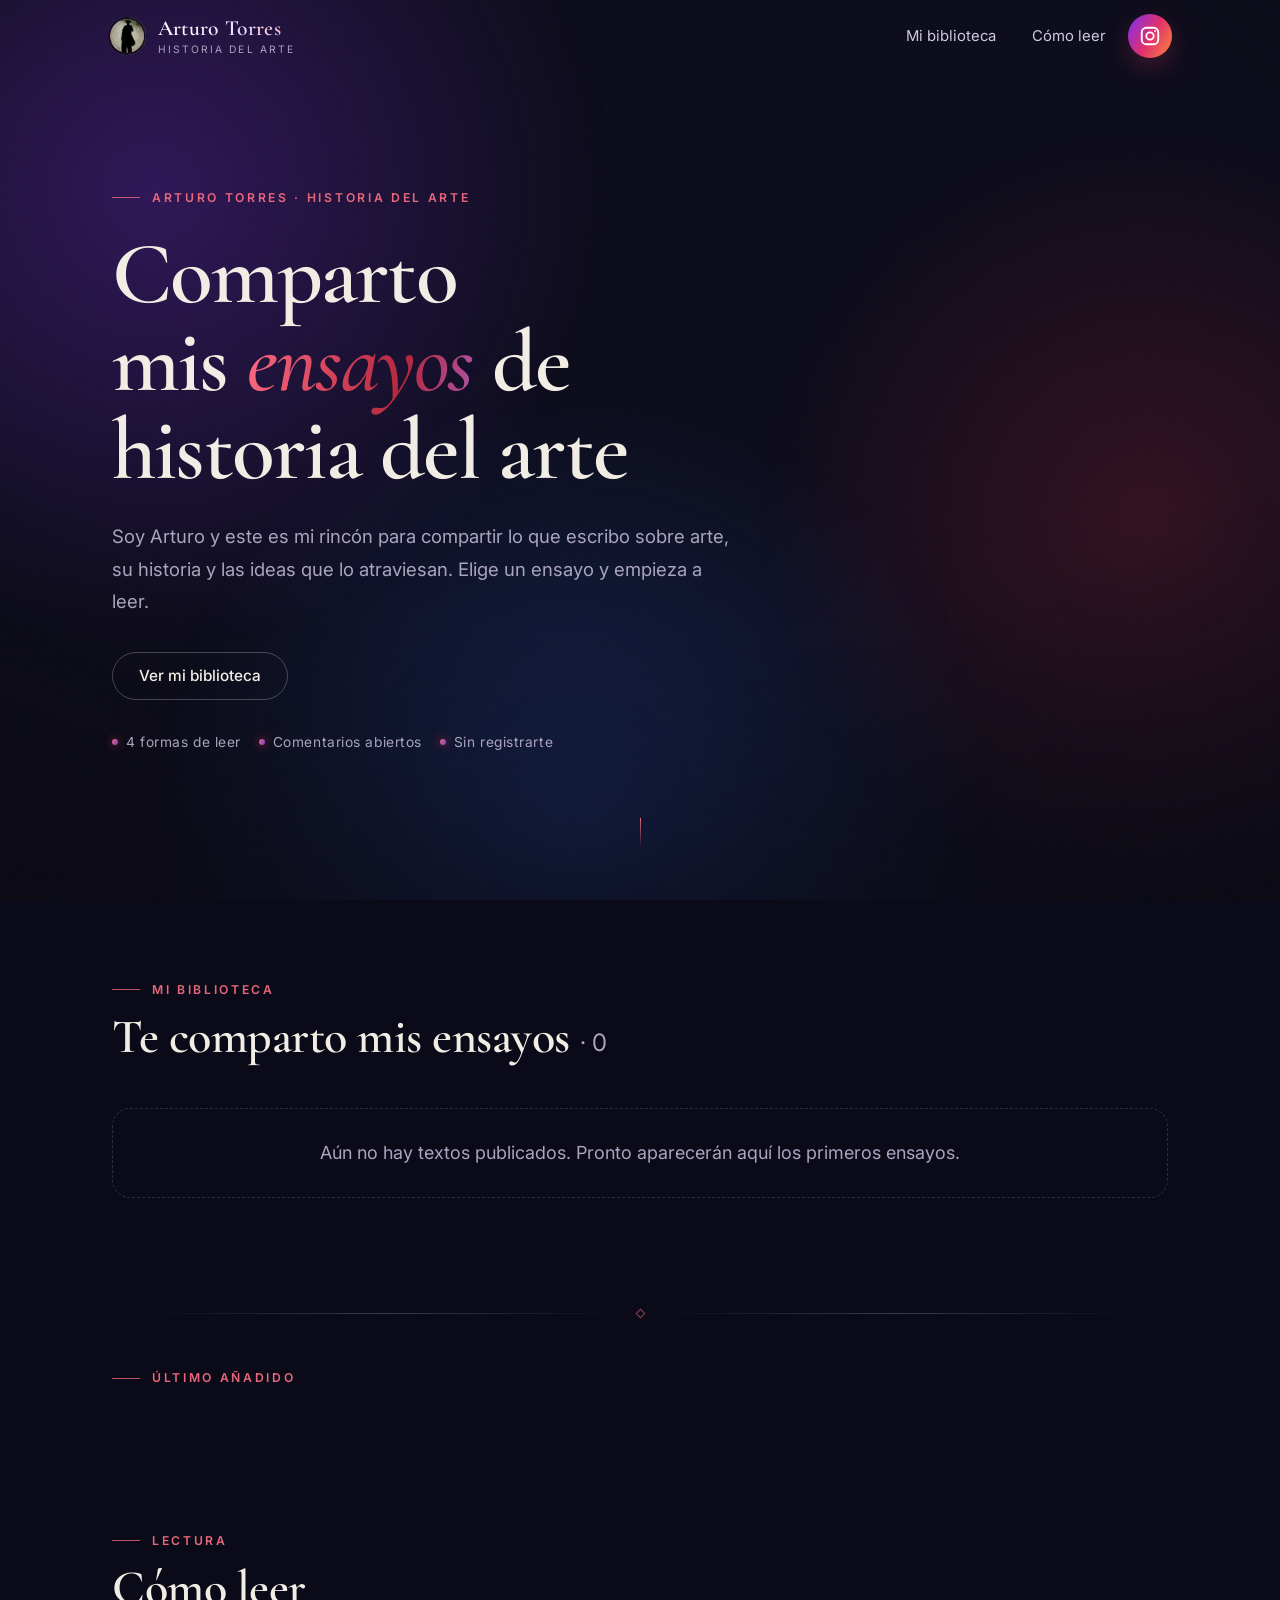
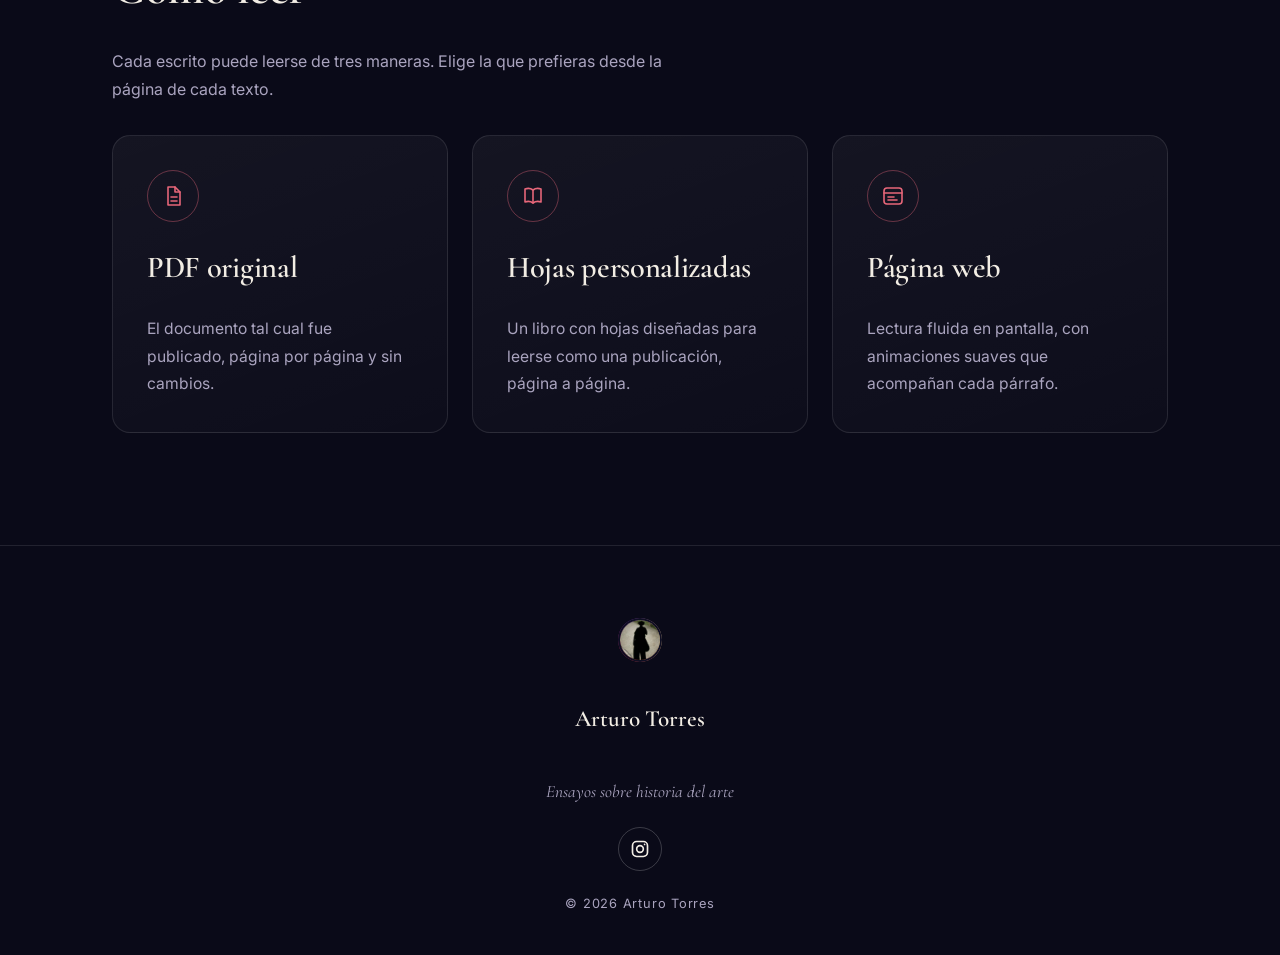
==== commit 1bc5184c: "feat: hoja que se dobla, comentarios en hilo, prompt con citas y bibliografía, migración a base de d" ====
--- a/index.html
+++ b/index.html
@@ -13,7 +13,7 @@
 <link rel="preconnect" href="https://fonts.googleapis.com">
 <link rel="preconnect" href="https://fonts.gstatic.com" crossorigin>
 <link href="https://fonts.googleapis.com/css2?family=Cormorant+Garamond:ital,wght@0,400;0,500;0,600;1,400;1,500&family=Inter:wght@400;500;600&display=swap" rel="stylesheet">
-<link rel="stylesheet" href="style.css?v=20261123g">
+<link rel="stylesheet" href="style.css?v=20261123t">
 </head>
 <body data-page="home">
 <div class="ambient" aria-hidden="true"><span class="glow g1"></span><span class="glow g2"></span><span class="glow g3"></span></div>
@@ -103,7 +103,7 @@
     <p class="foot-copy">© <span id="year">2026</span> Arturo Torres</p>
   </div>
 </footer>
-<script src="config.js?v=20261123g"></script>
-<script src="app.js?v=20261123g"></script>
+<script src="config.js?v=20261123t"></script>
+<script src="app.js?v=20261123t"></script>
 </body>
 </html>
--- a/style.css
+++ b/style.css
@@ -291,17 +291,14 @@
 .libro-vp[data-zone=next]{cursor:e-resize}
 .libro-vp::before{content:"";position:absolute;top:0;bottom:0;left:50%;width:64px;margin-left:-32px;display:none;pointer-events:none;background:linear-gradient(90deg,transparent,#00000028 44%,#0000005c 50%,#00000028 56%,transparent)}
 .libro-vp::after{content:"";position:absolute;inset:0;opacity:0;pointer-events:none;background:linear-gradient(90deg,#0000,#0007 50%,#0000)}
-.libro-flip{position:absolute;inset:0;z-index:2;perspective:2400px;perspective-origin:50% 40%;pointer-events:none;visibility:hidden}
-.libro-flip.on{visibility:visible}
-.libro-half,.libro-strip,.libro-cast{position:absolute;top:0;bottom:0}
-.libro-half{overflow:hidden;background:var(--navy)}
-.libro-cast{background:linear-gradient(90deg,#000c,transparent 60%);opacity:0}
-.libro-cast.l{background:linear-gradient(270deg,#000c,transparent 60%)}
-.libro-strip{transform-origin:left center;transform-style:preserve-3d;will-change:transform}
-.libro-face{position:absolute;top:0;bottom:0;left:0;overflow:hidden;background:var(--navy);backface-visibility:hidden;-webkit-backface-visibility:hidden}
-.libro-face::after{content:"";position:absolute;inset:0;background:#000;opacity:var(--sh,0)}
-.libro-face.back{transform:rotateY(180deg)}
-.libro-flip .libro-cols{pointer-events:none}
+.libro-flip{position:absolute;inset:0;overflow:hidden;pointer-events:none;background:var(--navy)}
+.libro-hoja{position:absolute;top:0;bottom:0;left:0;overflow:hidden;background:var(--navy)}
+.libro-hoja.reverso{background:#182049}
+.libro-luz{position:absolute;inset:0;transform-origin:left;background:linear-gradient(90deg,#ffffff1f,#ffffff05 35%,#0000 60%,#ffffff17 86%,#0006)}
+.libro-sombra{position:absolute;top:0;bottom:0;left:0;width:56px;opacity:0}
+.libro-sombra.der{background:linear-gradient(90deg,#000b,#0000)}
+.libro-sombra.izq{background:linear-gradient(270deg,#0009,#0000)}
+.libro-vp::before{z-index:1}
 @keyframes turnShade{0%{opacity:0}35%{opacity:.85}100%{opacity:0}}
 .libro-head{position:absolute;top:14px;left:44px;right:44px;z-index:1;padding-bottom:7px;border-bottom:1px solid #ffffff17;text-align:center;color:var(--muted);font-size:.66rem;letter-spacing:.22em;text-transform:uppercase;pointer-events:none}
 .libro-head::before{content:attr(data-t)}
@@ -692,3 +689,25 @@
 }
 @media(min-width:760px){.menu-ov{display:none!important}}
 @media(prefers-reduced-motion:reduce){.mono{animation:none}.menu-ov,.menu-list li,.menu-foot,.burger span{transition:none}}
+
+/* libros de color claro: título oscuro */
+.spine.claro{color:#111}
+.spine.claro span{text-shadow:none;font-weight:600}
+.claro .ph{color:#111c}
+
+/* título del libro: franja sólida, siempre por encima de la animación */
+.libro-head{top:0;left:0;right:0;z-index:2;padding:15px 44px 9px;background:var(--navy);color:#f2eefc;font-weight:600}
+/* títulos largos en las hojas: se separan por sílabas en vez de dejar una letra suelta */
+.libro-cols h2,.libro-cols h3{-webkit-hyphens:auto;hyphens:auto}
+
+/* comentarios en hilo */
+#comentarios .cm-card{row-gap:0}
+#comentarios .cm-col{display:flex;flex-direction:column;align-items:center;gap:4px}
+#comentarios .cm-card:has(>.cm-resp-lista>li)>.cm-col::after,#comentarios .cm-resp:not(:last-child)>.cm-col::after{content:"";flex:1;width:2px;min-height:8px;margin-bottom:-2px;border-radius:2px;background:#ffffff2e}
+#comentarios .cm-resp-lista{grid-column:1/-1;margin:0;gap:0}
+#comentarios .cm-card:has(>.cm-resp-lista>li)>.cm-cuerpo{padding-bottom:12px}
+#comentarios .cm-card.cm-resp{padding:4px 0 0;background:none;border:0;border-radius:0}
+#comentarios .cm-resp:not(:last-child)>.cm-cuerpo{padding-bottom:12px}
+#comentarios .cm-card.cm-resp .cm-avatar{width:44px;height:44px;font-size:1.25rem}
+#comentarios .cm-slot{grid-column:1/-1}
+@media(max-width:420px){#comentarios .cm-card.cm-resp .cm-avatar{width:38px;height:38px;font-size:1.1rem}}
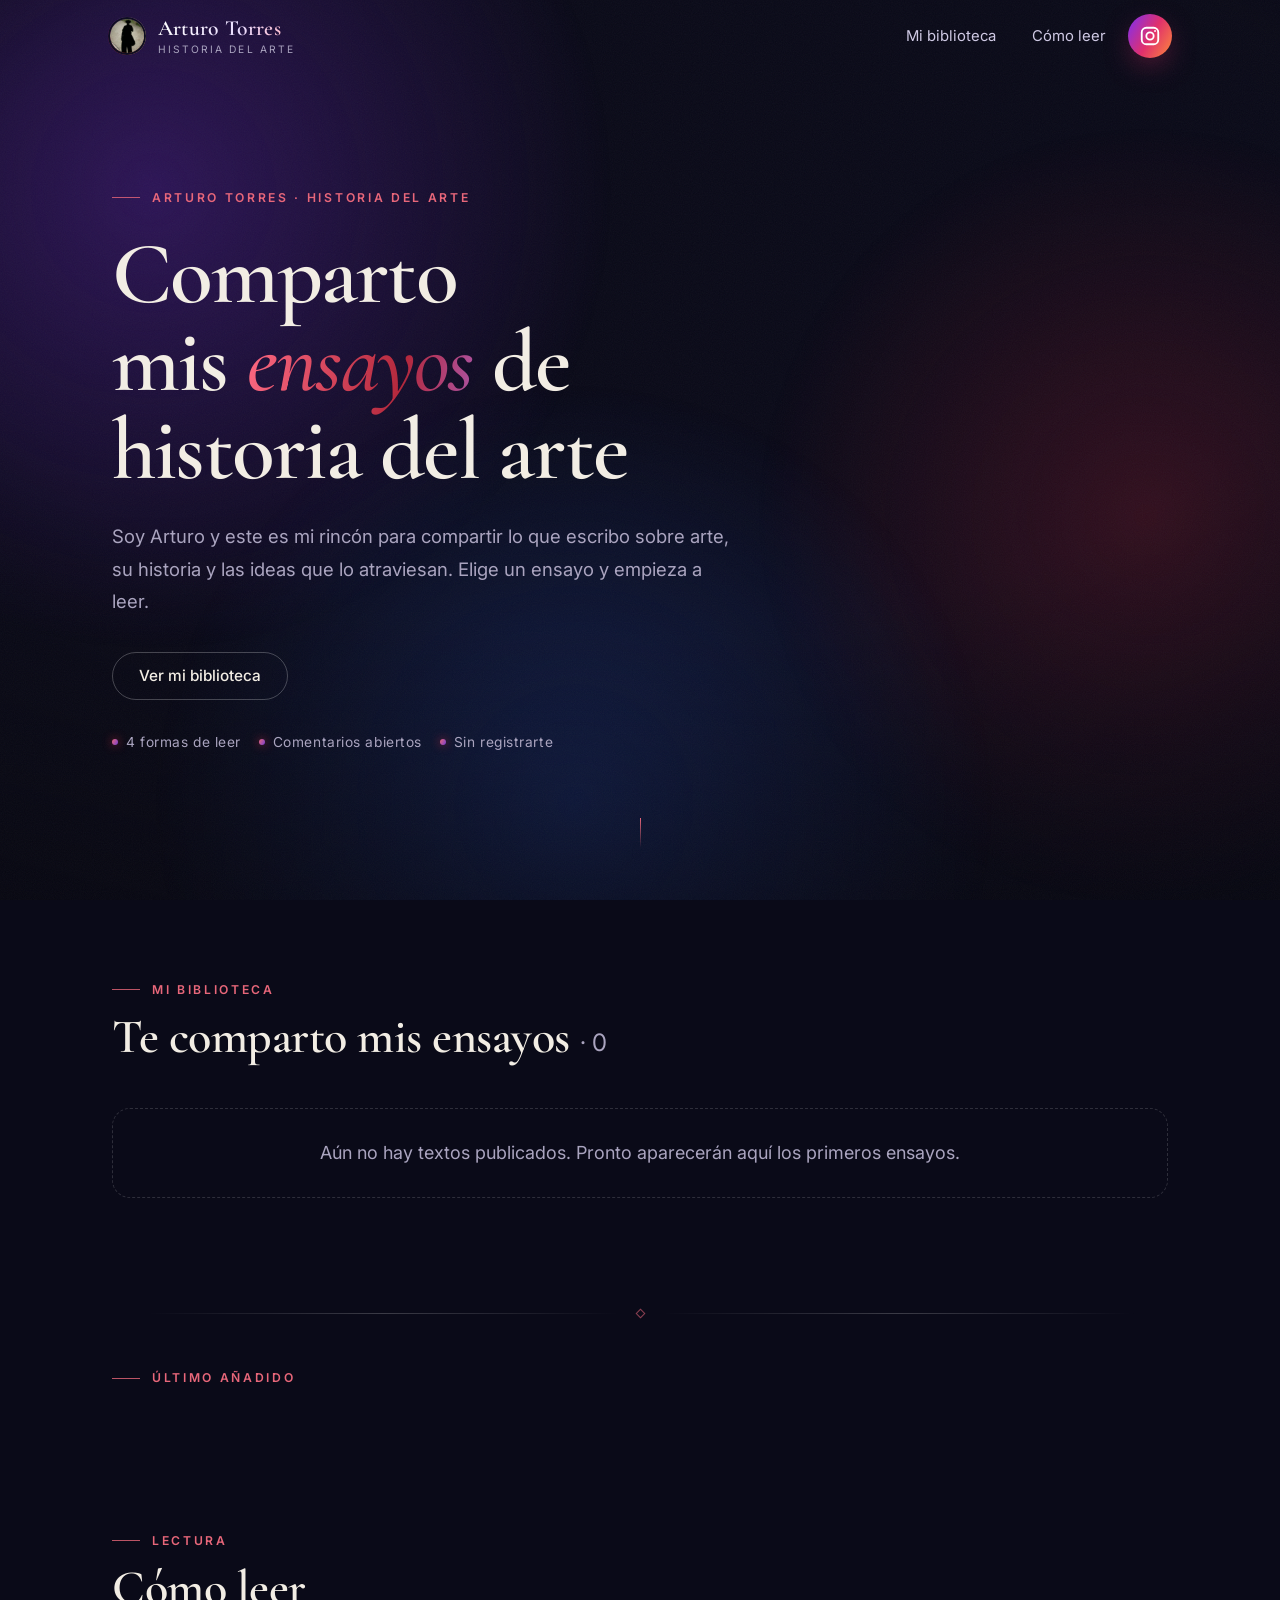
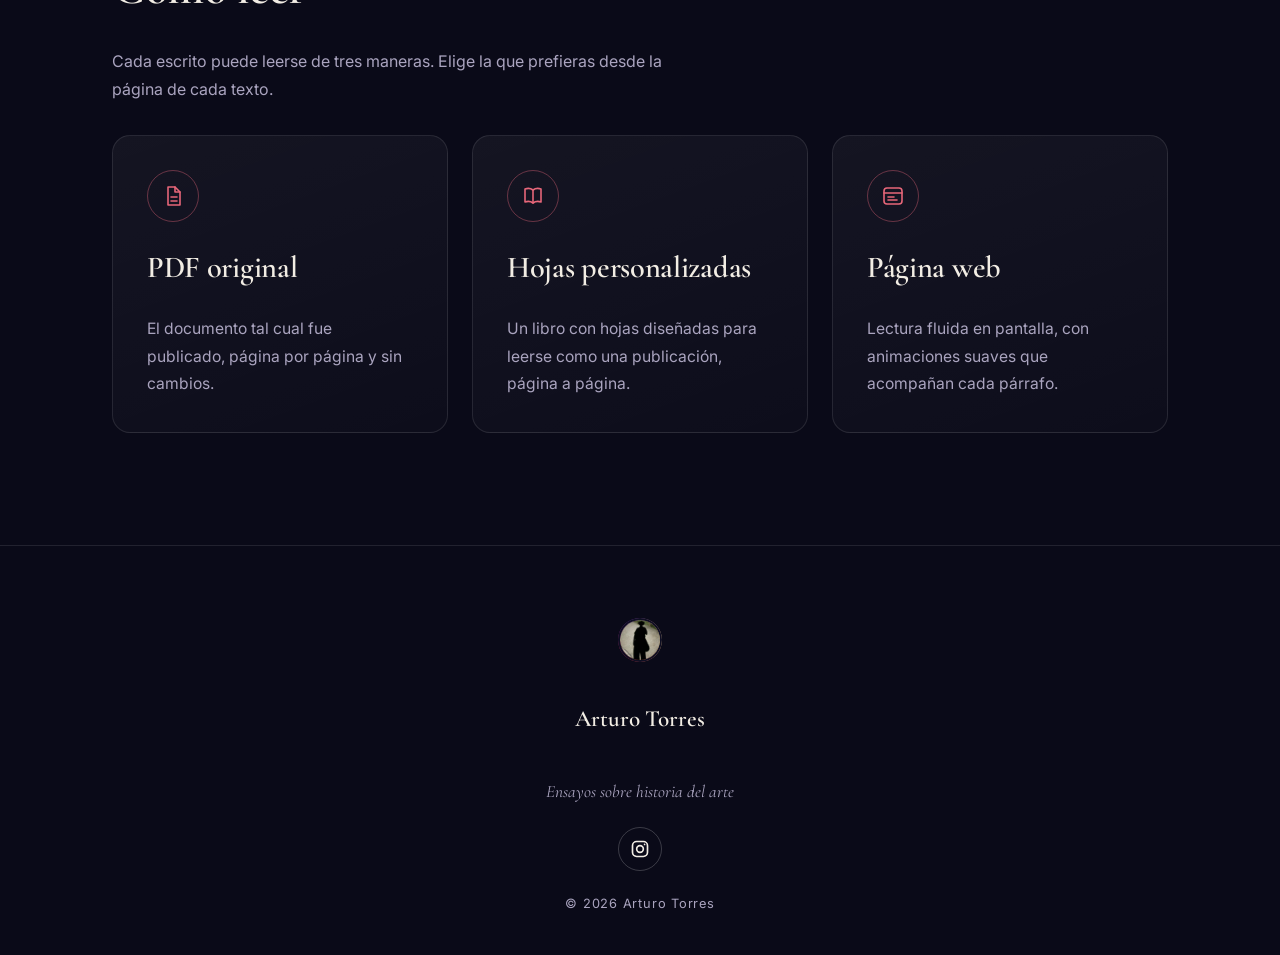
==== commit 92eab2c4: "style: respuestas sangradas y unidas en hilo Co-Authored-By: Claude Sonnet 5.5 <noreply@anthropic.co" ====
--- a/index.html
+++ b/index.html
@@ -13,7 +13,7 @@
 <link rel="preconnect" href="https://fonts.googleapis.com">
 <link rel="preconnect" href="https://fonts.gstatic.com" crossorigin>
 <link href="https://fonts.googleapis.com/css2?family=Cormorant+Garamond:ital,wght@0,400;0,500;0,600;1,400;1,500&family=Inter:wght@400;500;600&display=swap" rel="stylesheet">
-<link rel="stylesheet" href="style.css?v=20261123t">
+<link rel="stylesheet" href="style.css?v=20261123u">
 </head>
 <body data-page="home">
 <div class="ambient" aria-hidden="true"><span class="glow g1"></span><span class="glow g2"></span><span class="glow g3"></span></div>
@@ -103,7 +103,7 @@
     <p class="foot-copy">© <span id="year">2026</span> Arturo Torres</p>
   </div>
 </footer>
-<script src="config.js?v=20261123t"></script>
-<script src="app.js?v=20261123t"></script>
+<script src="config.js?v=20261123u"></script>
+<script src="app.js?v=20261123u"></script>
 </body>
 </html>
--- a/style.css
+++ b/style.css
@@ -700,14 +700,22 @@
 /* títulos largos en las hojas: se separan por sílabas en vez de dejar una letra suelta */
 .libro-cols h2,.libro-cols h3{-webkit-hyphens:auto;hyphens:auto}
 
-/* comentarios en hilo */
-#comentarios .cm-card{row-gap:0}
+/* comentarios en hilo: respuestas sangradas y unidas al principal.
+   --cx = centro del avatar principal; --ind = sangría */
+#comentarios .cm-card{row-gap:0;--cx:22px;--ind:52px}
 #comentarios .cm-col{display:flex;flex-direction:column;align-items:center;gap:4px}
-#comentarios .cm-card:has(>.cm-resp-lista>li)>.cm-col::after,#comentarios .cm-resp:not(:last-child)>.cm-col::after{content:"";flex:1;width:2px;min-height:8px;margin-bottom:-2px;border-radius:2px;background:#ffffff2e}
-#comentarios .cm-resp-lista{grid-column:1/-1;margin:0;gap:0}
-#comentarios .cm-card:has(>.cm-resp-lista>li)>.cm-cuerpo{padding-bottom:12px}
-#comentarios .cm-card.cm-resp{padding:4px 0 0;background:none;border:0;border-radius:0}
-#comentarios .cm-resp:not(:last-child)>.cm-cuerpo{padding-bottom:12px}
-#comentarios .cm-card.cm-resp .cm-avatar{width:44px;height:44px;font-size:1.25rem}
-#comentarios .cm-slot{grid-column:1/-1}
-@media(max-width:420px){#comentarios .cm-card.cm-resp .cm-avatar{width:38px;height:38px;font-size:1.1rem}}
+#comentarios .cm-card:has(>.cm-resp-lista>li)>.cm-col::after{content:"";flex:1;width:2px;min-height:8px;background:#ffffff2e}
+#comentarios .cm-card:has(>.cm-resp-lista>li)>.cm-cuerpo{padding-bottom:6px}
+#comentarios .cm-resp-lista{grid-column:1/-1;margin:0;padding-left:var(--ind);gap:0}
+#comentarios .cm-card.cm-resp{position:relative;padding:12px 0 0;gap:10px;background:none;border:0;border-radius:0}
+#comentarios .cm-resp::before,#comentarios .cm-resp:not(:last-child)::after{content:"";position:absolute;top:0;left:calc(var(--cx) - 52px - 1px);border-left:2px solid #ffffff2e}
+#comentarios .cm-resp::before{width:calc(52px - var(--cx) - 4px);height:29px;border-bottom:2px solid #ffffff2e;border-bottom-left-radius:14px}
+#comentarios .cm-resp:not(:last-child)::after{bottom:0}
+#comentarios .cm-card.cm-resp .cm-avatar{width:34px;height:34px;font-size:1rem}
+#comentarios .cm-slot{grid-column:1/-1;padding-left:var(--ind)}
+@media(max-width:420px){
+  #comentarios .cm-card{--cx:19px;--ind:40px}
+  #comentarios .cm-resp::before,#comentarios .cm-resp:not(:last-child)::after{left:calc(var(--cx) - 40px - 1px)}
+  #comentarios .cm-resp::before{width:calc(40px - var(--cx) - 3px);border-bottom-left-radius:10px}
+  #comentarios .cm-card.cm-resp .cm-avatar{width:34px;height:34px}
+}
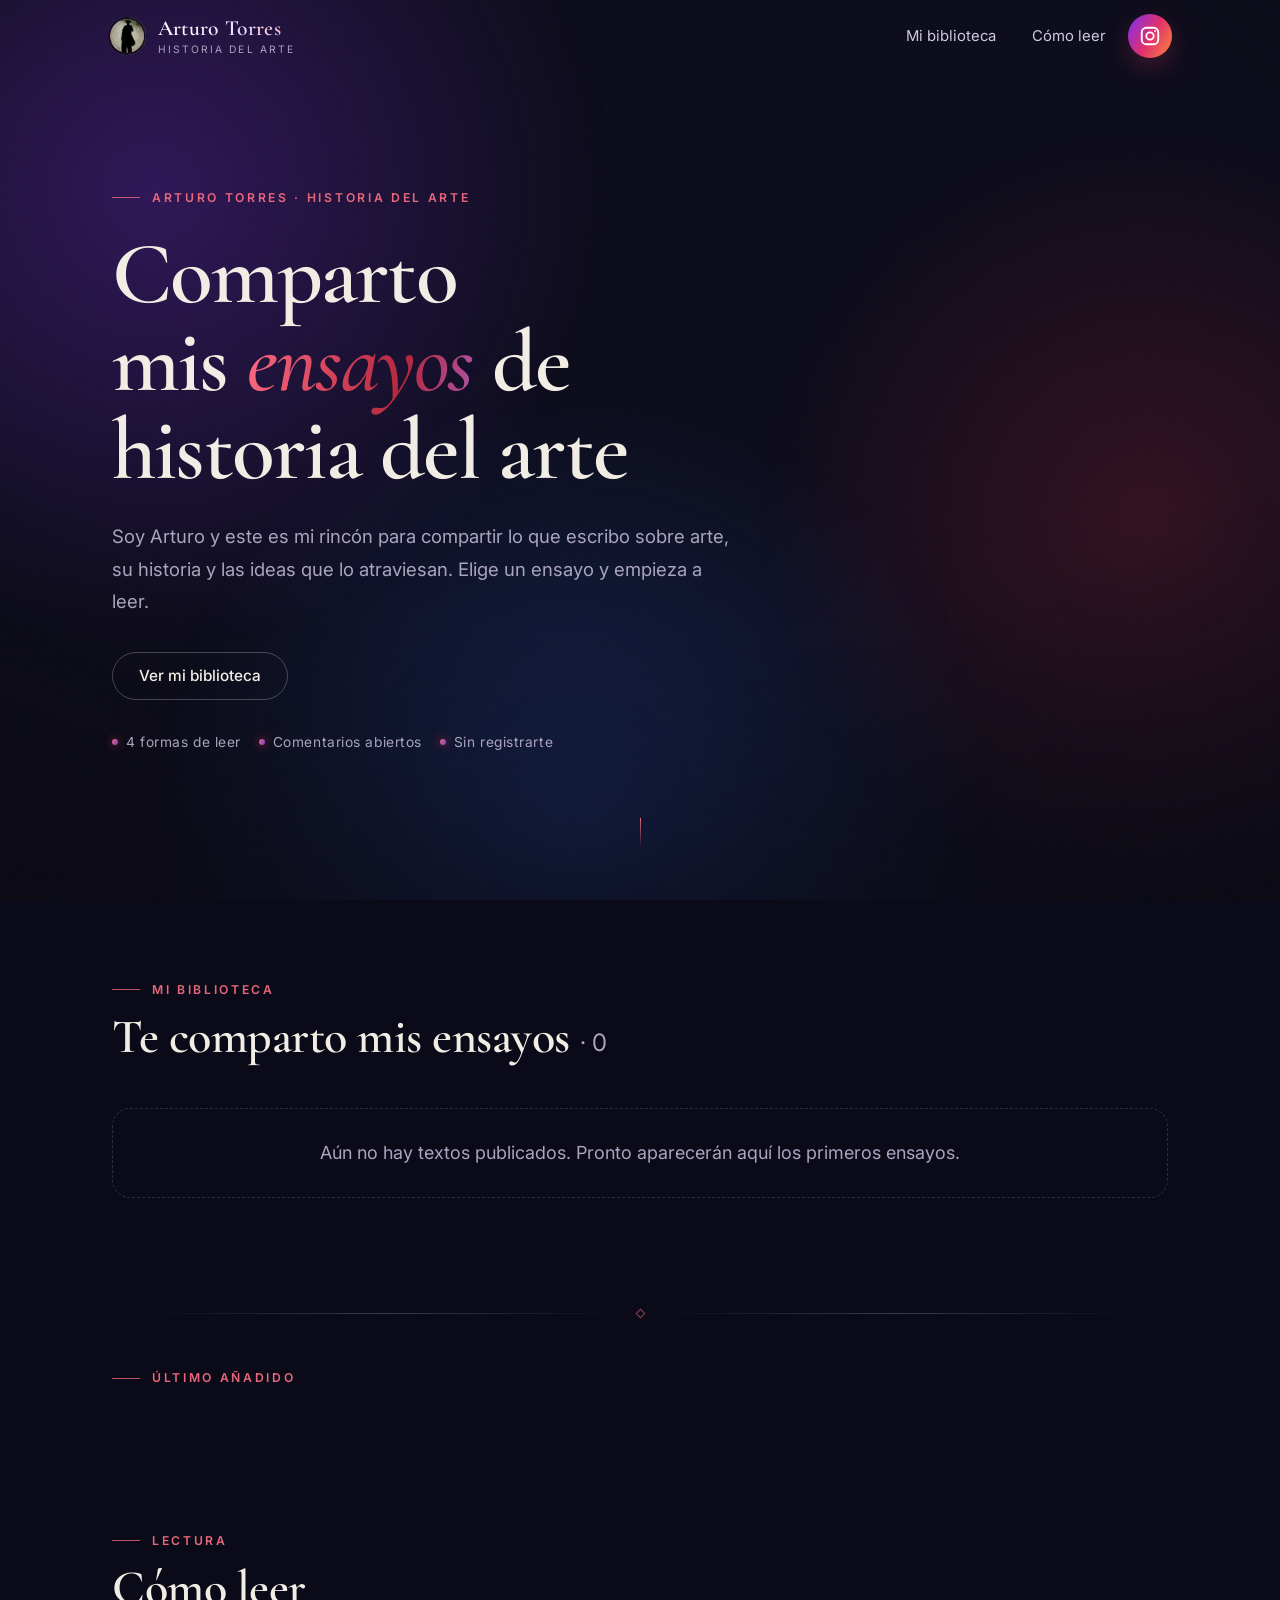
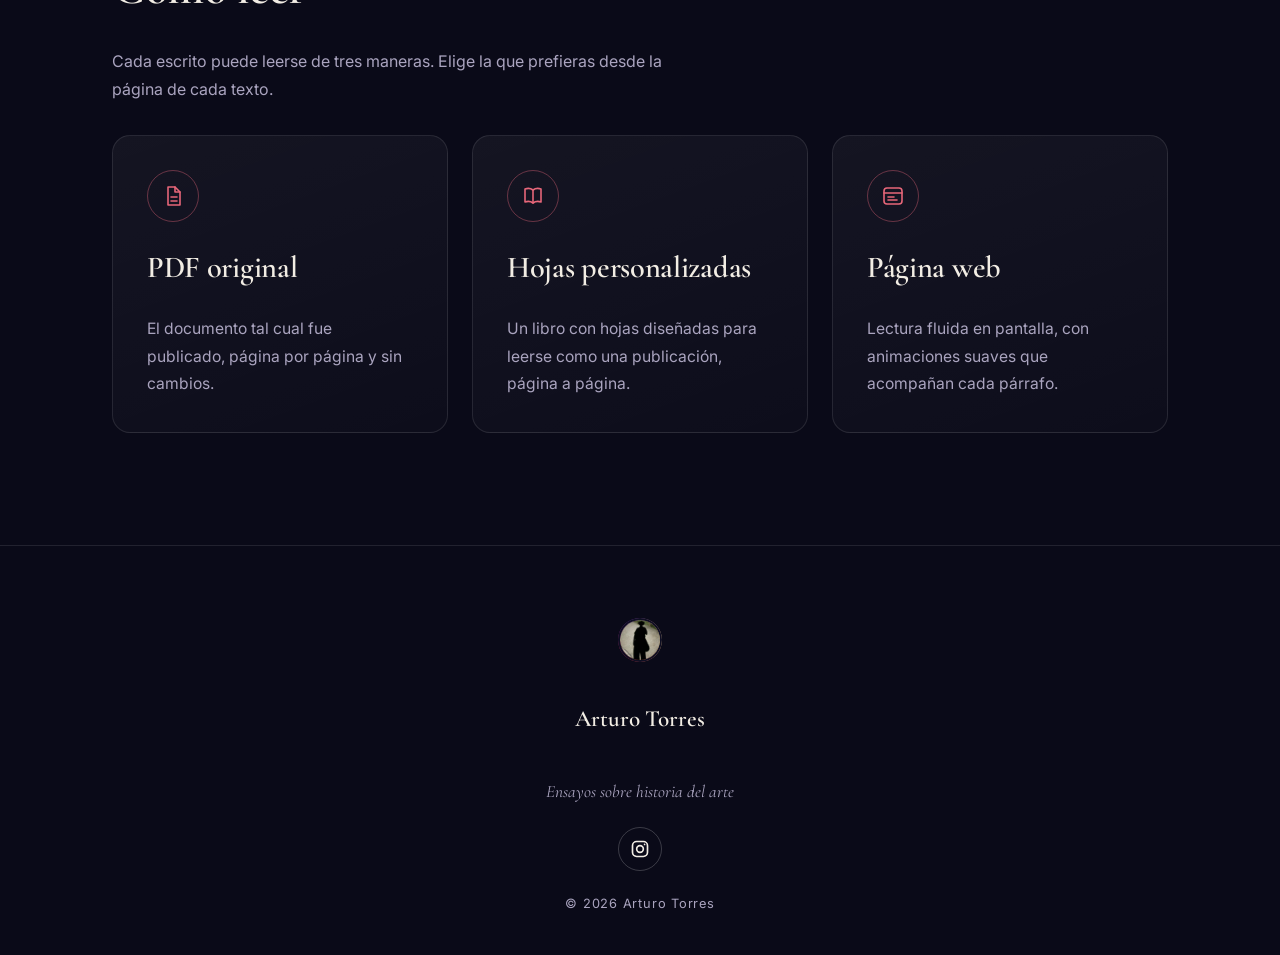
==== commit c58ec960: "feat: respuestas del autor desde el panel con palomita de verificado Co-Authored-By: Claude Sonnet 5" ====
--- a/index.html
+++ b/index.html
@@ -13,7 +13,7 @@
 <link rel="preconnect" href="https://fonts.googleapis.com">
 <link rel="preconnect" href="https://fonts.gstatic.com" crossorigin>
 <link href="https://fonts.googleapis.com/css2?family=Cormorant+Garamond:ital,wght@0,400;0,500;0,600;1,400;1,500&family=Inter:wght@400;500;600&display=swap" rel="stylesheet">
-<link rel="stylesheet" href="style.css?v=20261123u">
+<link rel="stylesheet" href="style.css?v=20261123v">
 </head>
 <body data-page="home">
 <div class="ambient" aria-hidden="true"><span class="glow g1"></span><span class="glow g2"></span><span class="glow g3"></span></div>
@@ -103,7 +103,7 @@
     <p class="foot-copy">© <span id="year">2026</span> Arturo Torres</p>
   </div>
 </footer>
-<script src="config.js?v=20261123u"></script>
-<script src="app.js?v=20261123u"></script>
+<script src="config.js?v=20261123v"></script>
+<script src="app.js?v=20261123v"></script>
 </body>
 </html>
--- a/style.css
+++ b/style.css
@@ -719,3 +719,9 @@
   #comentarios .cm-resp::before{width:calc(40px - var(--cx) - 3px);border-bottom-left-radius:10px}
   #comentarios .cm-card.cm-resp .cm-avatar{width:34px;height:34px}
 }
+
+/* respuesta verificada del autor */
+#comentarios .cm-verif{display:inline-grid;place-items:center;width:18px;height:18px;margin-left:-4px;border-radius:50%;background:#1d9bf0;color:#fff;font-size:.72rem;font-weight:700;line-height:1}
+#comentarios .cm-chip{padding:1px 8px;border-radius:999px;border:1px solid #1d9bf066;color:#8fd0ff;font-size:.7rem;letter-spacing:.08em;text-transform:uppercase}
+#comentarios .cm-autor>.cm-col .cm-avatar{overflow:hidden;box-shadow:0 0 0 2px #1d9bf0}
+#comentarios .cm-autor>.cm-col .cm-avatar img{width:100%;height:100%;object-fit:cover}
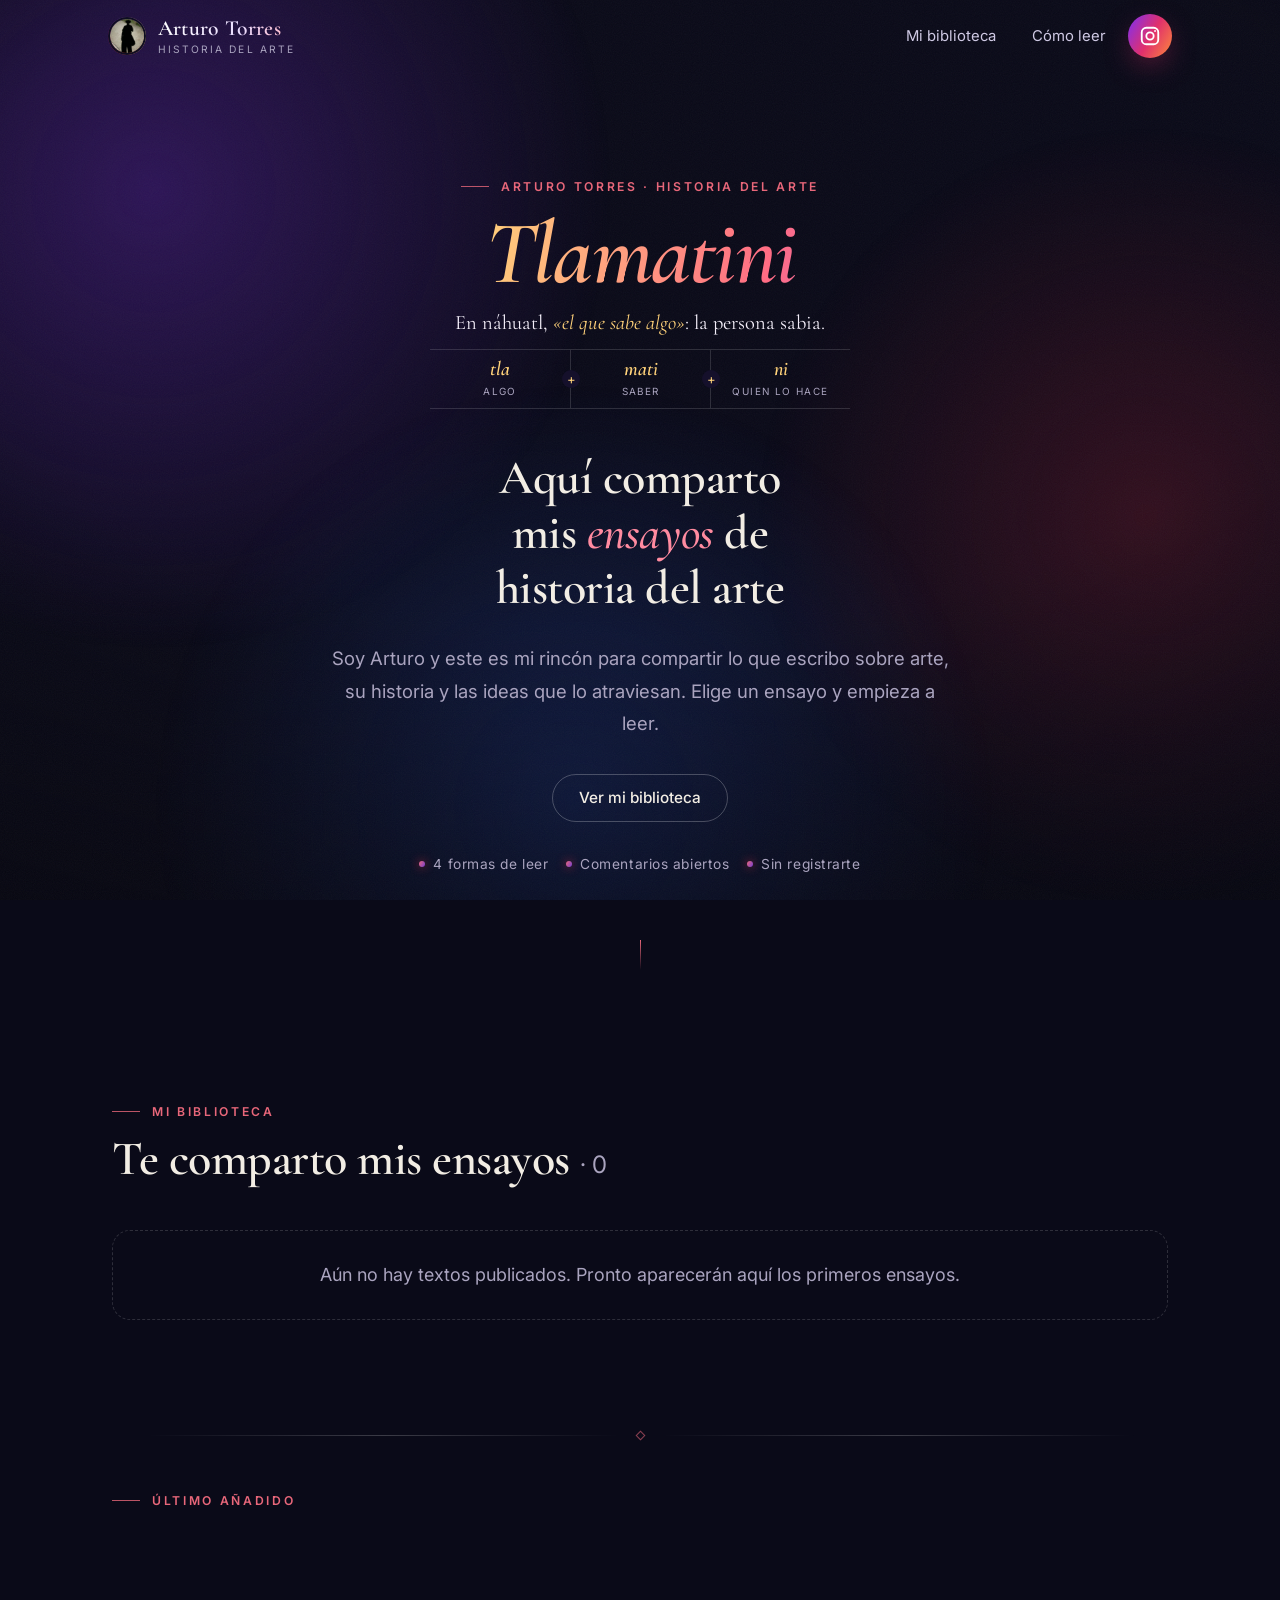
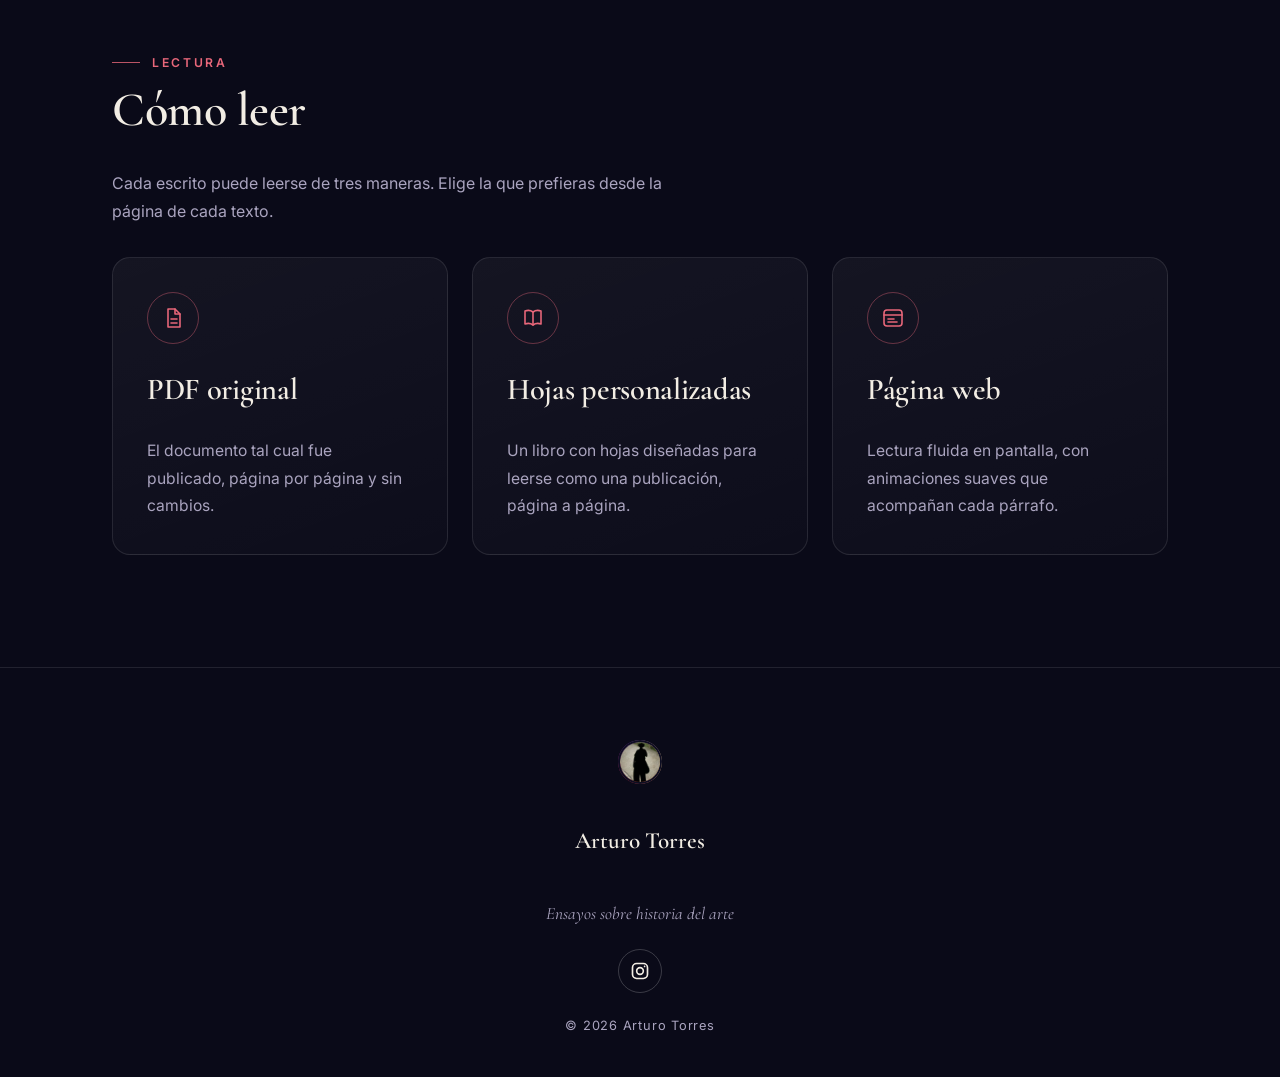
==== commit 39f4a620: "feat: portada con Tlamatini, su significado y formación Co-Authored-By: Claude Sonnet 5.5 <noreply@a" ====
--- a/index.html
+++ b/index.html
@@ -13,7 +13,7 @@
 <link rel="preconnect" href="https://fonts.googleapis.com">
 <link rel="preconnect" href="https://fonts.gstatic.com" crossorigin>
 <link href="https://fonts.googleapis.com/css2?family=Cormorant+Garamond:ital,wght@0,400;0,500;0,600;1,400;1,500&family=Inter:wght@400;500;600&display=swap" rel="stylesheet">
-<link rel="stylesheet" href="style.css?v=20261123v">
+<link rel="stylesheet" href="style.css?v=20261126f">
 </head>
 <body data-page="home">
 <div class="ambient" aria-hidden="true"><span class="glow g1"></span><span class="glow g2"></span><span class="glow g3"></span></div>
@@ -38,7 +38,16 @@
     <div class="hero-grid">
       <div class="hero-copy">
         <p class="eyebrow">Arturo Torres · Historia del arte</p>
-        <h1 id="hero-title">Comparto mis <em>ensayos</em> de historia del arte</h1>
+        <h1 id="hero-title" lang="nah">Tlamatini</h1>
+        <div class="nahuatl">
+          <p class="nah-sig">En náhuatl, <em>«el que sabe algo»</em>: la persona sabia.</p>
+          <dl class="nah-partes" aria-label="Cómo se forma la palabra">
+            <div><dt lang="nah">tla</dt><dd>algo</dd></div>
+            <div><dt lang="nah">mati</dt><dd>saber</dd></div>
+            <div><dt lang="nah">ni</dt><dd>quien lo hace</dd></div>
+          </dl>
+        </div>
+        <h2 class="hero-sub">Aquí comparto mis <em>ensayos</em> de historia del arte</h2>
         <p class="lede">Soy Arturo y este es mi rincón para compartir lo que escribo sobre arte, su historia y las ideas que lo atraviesan. Elige un ensayo y empieza a leer.</p>
         <div class="cta">
           <a class="btn btn-primary" id="hero-cta" href="#textos">Leer mi último ensayo</a>
--- a/style.css
+++ b/style.css
@@ -725,3 +725,37 @@
 #comentarios .cm-chip{padding:1px 8px;border-radius:999px;border:1px solid #1d9bf066;color:#8fd0ff;font-size:.7rem;letter-spacing:.08em;text-transform:uppercase}
 #comentarios .cm-autor>.cm-col .cm-avatar{overflow:hidden;box-shadow:0 0 0 2px #1d9bf0}
 #comentarios .cm-autor>.cm-col .cm-avatar img{width:100%;height:100%;object-fit:cover}
+
+/* portada: Tlamatini como título, definición y formación, y debajo la presentación */
+.hero .hero-grid{grid-template-columns:minmax(0,1fr)}
+.hero .hero-copy{display:flex;flex-direction:column;align-items:center;text-align:center}
+.hero h1{max-width:none;margin-top:14px;padding:0 .1em .06em;font-style:italic;font-weight:600;font-size:clamp(3.6rem,15vw,8.5rem);line-height:1.05;background:linear-gradient(100deg,#ffd27a,#ff6b84 38%,#a77bff 68%,#ffd27a);background-size:240% auto;-webkit-background-clip:text;background-clip:text;color:transparent;animation:rise 1s var(--ease) .12s both,shine 9s linear infinite}
+.hero .nahuatl{width:100%;max-width:560px;animation:rise 1s var(--ease) .2s both}
+.hero .nahuatl .nah-sig{margin:6px 0 0;font-family:var(--serif);font-size:clamp(1.25rem,3.4vw,1.65rem);line-height:1.4;color:#f3eef9}
+.nah-sig em{color:#ffd27a}
+.nah-partes{display:grid;grid-template-columns:repeat(3,minmax(0,1fr));margin:20px 0 0;border-block:1px solid #ffffff24}
+.nah-partes div{padding:12px 6px}
+.nah-partes div+div{position:relative;border-left:1px solid #ffffff24}
+.nah-partes div+div::before{content:"+";position:absolute;left:0;top:50%;transform:translate(-50%,-50%);width:22px;line-height:22px;border-radius:50%;background:#15102b;color:#ffd27a;font-size:.95rem}
+.nah-partes dt{font-family:var(--serif);font-style:italic;font-weight:600;font-size:1.6rem;line-height:1.2;color:#ffd27a}
+.nah-partes dd{margin:2px 0 0;font-size:.72rem;letter-spacing:.14em;text-transform:uppercase;color:var(--muted)}
+.hero .hero-sub{margin:clamp(40px,7vw,60px) 0 0;max-width:20ch;font-size:clamp(1.9rem,5vw,3rem);line-height:1.15;animation:rise 1s var(--ease) .28s both}
+.hero .hero-sub em{font-weight:500;color:#ff8ba0}
+.hero .lede{margin-inline:auto}
+.hero .cta,.hero-facts{justify-content:center}
+@media(prefers-reduced-motion:reduce){.hero h1,.hero .nahuatl,.hero .hero-sub{animation:none}}
+@media(max-width:480px){
+  .hero .eyebrow{font-size:.66rem;letter-spacing:.16em}
+  .hero .eyebrow::before{display:none}
+  .nah-partes dd{font-size:.62rem;letter-spacing:.06em}
+}
+/* bloque Tlamatini más compacto */
+.hero h1#hero-title{font-size:clamp(3rem,11vw,5.6rem);margin-top:10px}
+.hero .nahuatl{max-width:420px}
+.hero .nahuatl .nah-sig{margin-top:2px;font-size:clamp(1.08rem,2.4vw,1.28rem)}
+.nah-partes{margin-top:12px}
+.nah-partes div{padding:7px 4px}
+.nah-partes dt{font-size:1.25rem}
+.nah-partes dd{font-size:.62rem}
+.nah-partes div+div::before{width:18px;line-height:18px;font-size:.82rem}
+.hero .hero-sub{margin-top:clamp(30px,5vw,42px)}
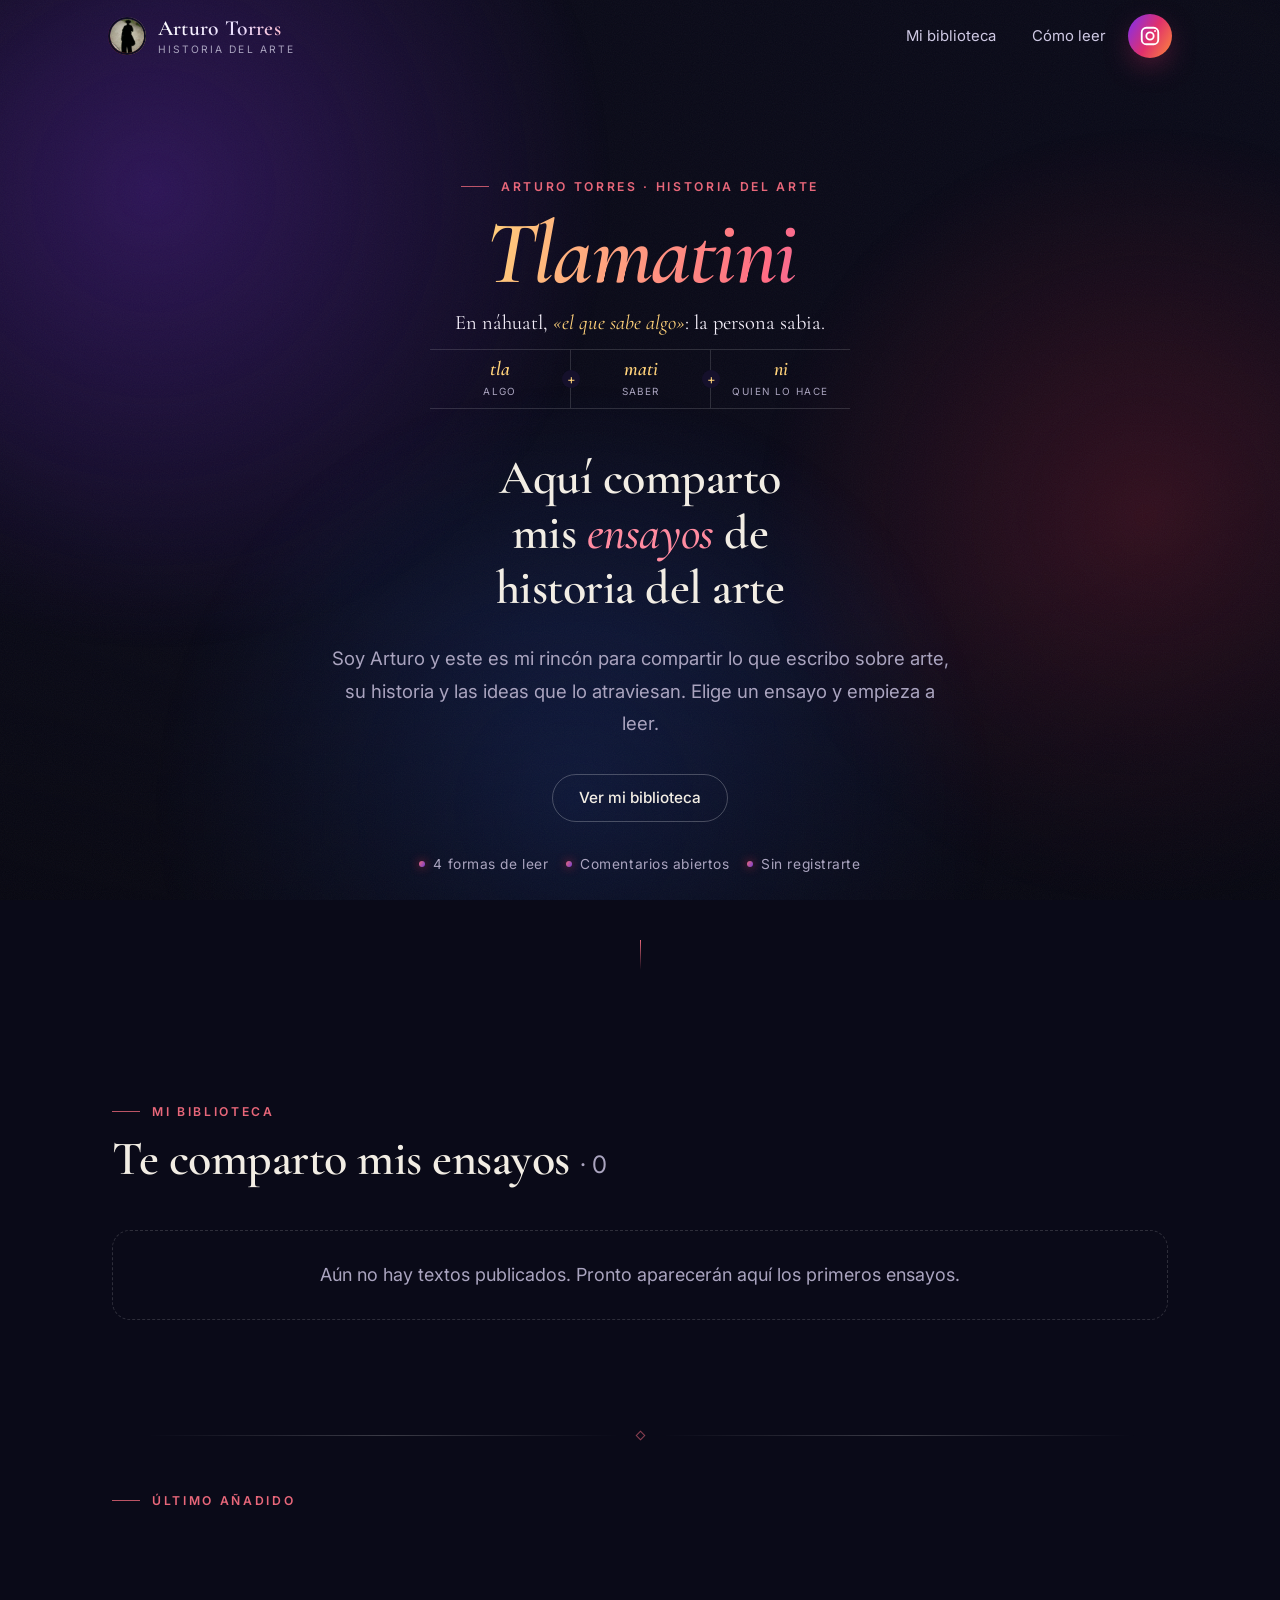
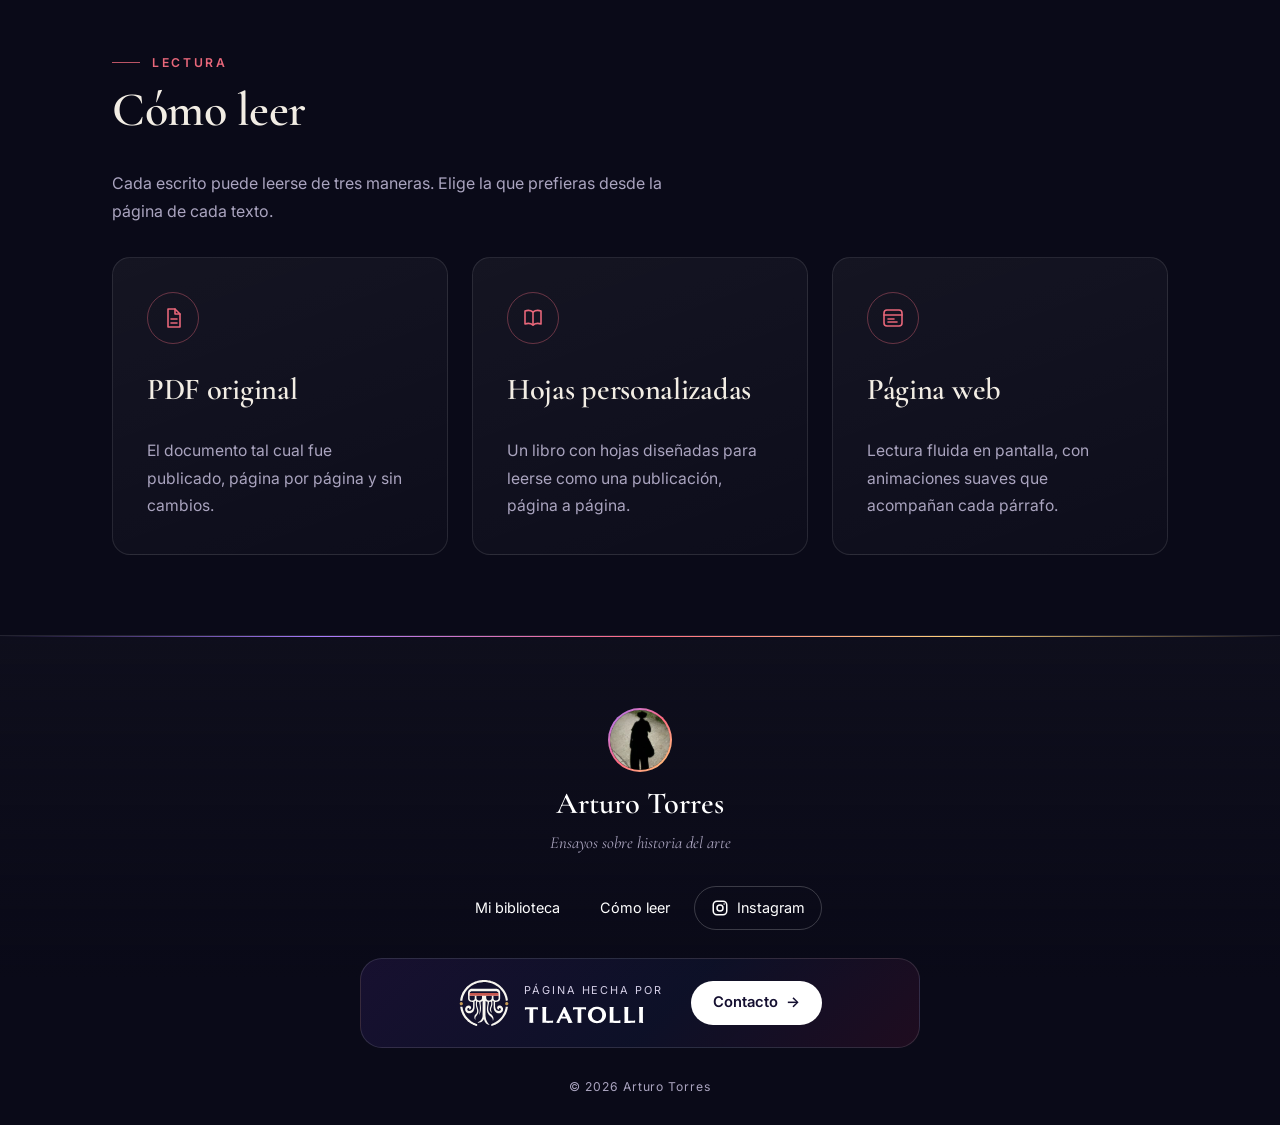
==== commit d9757a47: "feat: animación de entrada con sello de Tlatolli y nuevo pie de página Co-Authored-By: Claude Sonnet" ====
--- a/index.html
+++ b/index.html
@@ -13,9 +13,32 @@
 <link rel="preconnect" href="https://fonts.googleapis.com">
 <link rel="preconnect" href="https://fonts.gstatic.com" crossorigin>
 <link href="https://fonts.googleapis.com/css2?family=Cormorant+Garamond:ital,wght@0,400;0,500;0,600;1,400;1,500&family=Inter:wght@400;500;600&display=swap" rel="stylesheet">
-<link rel="stylesheet" href="style.css?v=20261126f">
+<link rel="preload" as="image" href="tlatolli-mark.svg">
+<link rel="preload" as="image" href="tlatolli-palabra.svg">
+<link rel="stylesheet" href="style.css?v=20261126n">
 </head>
 <body data-page="home">
+<div class="intro-carga" id="intro-carga" aria-hidden="true">
+  <span class="ic-logo"><img src="tlatolli-mark.svg" alt="" width="150" height="150"></span>
+  <span class="ic-a" lang="nah"><b style="--i:0">T</b><b style="--i:1">l</b><b style="--i:2">a</b><b style="--i:3">m</b><b style="--i:4">a</b><b style="--i:5">t</b><b style="--i:6">i</b><b style="--i:7">n</b><b style="--i:8">i</b></span>
+  <span class="ic-x">×</span>
+  <img class="ic-b" src="tlatolli-palabra.svg" alt="">
+  <i></i>
+</div>
+<script>
+/* una vez por visita; se salta con un toque o una tecla. La portada espera y entra al cerrarse. */
+(function(){
+  var d=document.getElementById("intro-carga"),h=document.documentElement,t=[];
+  function suelta(){h.classList.remove("con-intro");}
+  function fin(){t.forEach(clearTimeout);suelta();d.remove();removeEventListener("keydown",fin);}
+  try{if(sessionStorage.getItem("intro"))return d.remove();sessionStorage.setItem("intro","1");}catch(e){}
+  if(matchMedia("(prefers-reduced-motion: reduce)").matches)return d.remove();
+  h.classList.add("con-intro");
+  d.addEventListener("click",fin);addEventListener("keydown",fin);
+  d.addEventListener("animationend",function(e){if(e.target===d)fin();});
+  t.push(setTimeout(suelta,2350),setTimeout(fin,3800)); /* respaldo si no llega animationend */
+})();
+</script>
 <div class="ambient" aria-hidden="true"><span class="glow g1"></span><span class="glow g2"></span><span class="glow g3"></span></div>
 <a class="skip" href="#main">Saltar al contenido</a>
 
@@ -103,13 +126,26 @@
   </section>
 </main>
 
-<footer class="site-footer">
-  <div class="wrap foot">
-    <span class="mono" aria-hidden="true"><img src="logo.jpg" alt="" width="96" height="96"></span>
-    <p class="foot-name">Arturo Torres</p>
-    <p class="foot-tag">Ensayos sobre historia del arte</p>
-    <a class="foot-ig" href="https://www.instagram.com/arturoff_torres" target="_blank" rel="noopener" aria-label="Instagram de Arturo Torres" title="Instagram de Arturo Torres"><svg viewBox="0 0 24 24" fill="none" stroke="currentColor" stroke-width="2" aria-hidden="true"><rect x="3" y="3" width="18" height="18" rx="5"/><circle cx="12" cy="12" r="4"/><circle cx="17.5" cy="6.5" r="1" fill="currentColor" stroke="none"/></svg></a>
-    <p class="foot-copy">© <span id="year">2026</span> Arturo Torres</p>
+<footer class="site-footer pie">
+  <div class="wrap pie-in">
+    <div class="pie-autor">
+      <img class="pie-foto" src="logo.jpg" alt="" width="64" height="64" loading="lazy">
+      <p class="pie-nombre">Arturo Torres</p>
+      <p class="pie-tag">Ensayos sobre historia del arte</p>
+    </div>
+    <nav class="pie-nav" aria-label="Pie de página">
+      <a href="./#textos">Mi biblioteca</a>
+      <a href="./#como-leer">Cómo leer</a>
+      <a class="pie-ig" href="https://www.instagram.com/arturoff_torres" target="_blank" rel="noopener" aria-label="Instagram de Arturo Torres"><svg viewBox="0 0 24 24" fill="none" stroke="currentColor" stroke-width="2" aria-hidden="true"><rect x="3" y="3" width="18" height="18" rx="5"/><circle cx="12" cy="12" r="4"/><circle cx="17.5" cy="6.5" r="1" fill="currentColor" stroke="none"/></svg><span>Instagram</span></a>
+    </nav>
+    <div class="pie-tlatolli">
+      <a class="pie-marca" href="https://tlatolli.ollin.digital" target="_blank" rel="noopener" aria-label="Tlatolli, sitio web">
+        <img src="tlatolli-mark.svg" alt="" width="52" height="52" loading="lazy">
+        <span><small>Página hecha por</small><img class="pie-palabra" src="tlatolli-palabra.svg" alt="Tlatolli" width="120" height="18" loading="lazy"></span>
+      </a>
+      <a class="pie-contacto" href="https://tlatolli.ollin.digital/#contacto" target="_blank" rel="noopener">Contacto <span aria-hidden="true">→</span></a>
+    </div>
+    <p class="pie-copy">© <span id="year">2026</span> Arturo Torres</p>
   </div>
 </footer>
 <script src="config.js?v=20261123v"></script>
--- a/style.css
+++ b/style.css
@@ -759,3 +759,66 @@
 .nah-partes dd{font-size:.62rem}
 .nah-partes div+div::before{width:18px;line-height:18px;font-size:.82rem}
 .hero .hero-sub{margin-top:clamp(30px,5vw,42px)}
+
+/* pie de página: autor, navegación y crédito de Tlatolli */
+.site-footer.pie{position:relative;margin-top:clamp(40px,8vw,80px);padding:clamp(44px,8vw,72px) 0 28px;background:linear-gradient(180deg,#ffffff05,#0a0a18 70%);text-align:center}
+.site-footer.pie::before{content:"";position:absolute;left:0;right:0;top:0;height:1px;background:linear-gradient(90deg,transparent,#a77bff,#ff6b84,#ffd27a,transparent)}
+.pie-in{display:flex;flex-direction:column;align-items:center;gap:28px}
+.pie p{margin:0}
+.pie-autor{display:flex;flex-direction:column;align-items:center;gap:6px}
+.pie-foto{width:64px;height:64px;border-radius:50%;object-fit:cover;padding:2px;margin-bottom:8px;background:linear-gradient(135deg,#a77bff,#ff6b84,#ffd27a)}
+.pie-nombre{font-family:var(--serif);font-weight:600;font-size:1.9rem;line-height:1.2;color:#fff}
+.pie-tag{font-family:var(--serif);font-style:italic;font-size:1.05rem;color:var(--muted)}
+.pie-nav{display:flex;flex-wrap:wrap;justify-content:center;align-items:center;gap:4px 8px}
+.pie-nav a{display:inline-flex;align-items:center;gap:8px;min-height:44px;padding:0 16px;border-radius:999px;color:#fff;font-size:.9rem;text-decoration:none;transition:background .25s,transform .25s var(--ease)}
+.pie-nav a:hover{background:#ffffff14;transform:translateY(-2px)}
+.pie-nav .pie-ig{border:1px solid #ffffff33}
+.pie-ig svg{width:18px;height:18px}
+.pie-tlatolli{display:flex;flex-wrap:wrap;justify-content:center;align-items:center;gap:16px 28px;width:100%;max-width:560px;padding:18px 22px;border-radius:22px;border:1px solid #ffffff1f;background:linear-gradient(135deg,#2b1a5566,#121a4066 55%,#4a123055)}
+.pie-marca{display:flex;align-items:center;gap:14px;text-decoration:none;color:#fff;text-align:left}
+.pie-marca>img{width:52px;height:52px;transition:transform .6s var(--ease),filter .4s}
+.pie-marca:hover>img{transform:rotate(8deg) scale(1.08);filter:drop-shadow(0 0 12px #ffffff66)}
+.pie-marca span{display:flex;flex-direction:column;gap:6px}
+.pie-marca small{font-size:.68rem;letter-spacing:.18em;text-transform:uppercase;color:#d6d0e8}
+.pie-palabra{width:120px;height:auto;filter:brightness(0) invert(1)}
+.pie-contacto{display:inline-flex;align-items:center;gap:8px;min-height:44px;padding:0 22px;border-radius:999px;background:#fff;color:#140f30;font-weight:600;font-size:.92rem;text-decoration:none;transition:transform .25s var(--ease),box-shadow .25s}
+.pie-contacto span{transition:transform .25s var(--ease)}
+.pie-contacto:hover{transform:translateY(-2px);box-shadow:0 12px 28px -10px #fff9}
+.pie-contacto:hover span{transform:translateX(4px)}
+.pie-copy{font-size:.76rem;letter-spacing:.08em;color:var(--muted)}
+.pie a:focus-visible{outline:2px solid #fff;outline-offset:3px}
+@media(prefers-reduced-motion:reduce){.pie a,.pie img,.pie span{transition:none}}
+
+/* entrada: Tlamatini × Tlatolli sobre la silueta del logo. ~2.8 s, solo transform y opacidad. */
+html.con-intro{overflow:hidden}
+.con-intro .hero *{animation-play-state:paused!important}
+.intro-carga{position:fixed;inset:0;z-index:999;display:flex;flex-direction:column;align-items:center;justify-content:center;gap:10px;padding:24px;overflow:hidden;color:#fff;background:radial-gradient(circle at 50% 42%,#33206a,#140f30 45%,#070711 80%);cursor:pointer;-webkit-tap-highlight-color:transparent;clip-path:circle(150% at 50% 50%);animation:icFuera .65s cubic-bezier(.7,0,.25,1) 2.15s forwards}
+.intro-carga::before{content:"";position:absolute;inset:-25%;pointer-events:none;background:radial-gradient(circle at 32% 36%,#a77bff38,transparent 30%),radial-gradient(circle at 70% 64%,#ff6b842e,transparent 28%);animation:icAurora 2.8s ease-out both}
+.intro-carga>*{position:relative;z-index:1}
+.intro-carga>.ic-logo{position:absolute;z-index:0;left:50%;top:50%;width:min(440px,88vw);aspect-ratio:1;transform:translate(-50%,-50%);opacity:.12}
+.ic-logo img{display:block;width:100%;height:100%;filter:brightness(0) invert(1);animation:icFondo 2.6s cubic-bezier(.16,1,.3,1) both}
+.ic-a{display:flex;font-family:var(--serif);font-style:italic;font-weight:600;font-size:clamp(2.4rem,10vw,4rem);line-height:1.15}
+.ic-a b{font-weight:600;text-shadow:0 0 22px #ffffff4d;animation:icLetra .7s cubic-bezier(.16,1,.3,1) calc(.15s + var(--i)*.045s) both}
+.ic-x{font-size:1.15rem;opacity:.75;animation:icCruz .5s cubic-bezier(.3,1.5,.5,1) .7s both}
+.intro-carga .ic-b{width:clamp(150px,44vw,220px);height:auto;filter:brightness(0) invert(1);animation:icPalabra .7s cubic-bezier(.16,1,.3,1) .8s both}
+.intro-carga i{display:block;width:min(200px,56vw);height:1px;margin-top:8px;background:linear-gradient(90deg,transparent,#fff,transparent);animation:icLinea .75s cubic-bezier(.4,0,.2,1) 1.1s both}
+@keyframes icFondo{from{opacity:0;transform:scale(.82) rotate(-12deg)}to{opacity:1;transform:none}}
+@keyframes icLetra{from{opacity:0;transform:translateY(.45em) rotate(6deg)}to{opacity:1;transform:none}}
+@keyframes icCruz{from{opacity:0;transform:scale(0) rotate(-120deg)}to{opacity:.75;transform:none}}
+@keyframes icPalabra{from{opacity:0;transform:translateY(12px);clip-path:inset(0 50% 0 50%)}to{opacity:1;transform:none;clip-path:inset(0 0 0 0)}}
+@keyframes icLinea{from{opacity:0;transform:scaleX(0)}to{opacity:1;transform:scaleX(1)}}
+@keyframes icAurora{from{opacity:0;transform:scale(.9) rotate(-8deg)}to{opacity:1;transform:scale(1.08) rotate(8deg)}}
+@keyframes icFuera{to{clip-path:circle(0 at 50% 50%);visibility:hidden}}
+@media(prefers-reduced-motion:reduce){.intro-carga{display:none}}
+/* el logo cae como un sello: sin rotación, golpe, rebote corto y onda */
+.intro-carga>.ic-logo{opacity:.17}
+.ic-logo img{animation:icSello .62s cubic-bezier(.4,0,.2,1) .1s both}
+.intro-carga .ic-logo::after{content:"";display:block;position:absolute;inset:0;border-radius:50%;border:2px solid #fff;opacity:0;animation:icImpacto .8s cubic-bezier(.16,1,.3,1) .42s both}
+@keyframes icSello{0%{opacity:0;transform:scale(1.9)}55%{opacity:1;transform:scale(.93)}75%{transform:scale(1.035)}100%{opacity:1;transform:scale(1)}}
+@keyframes icImpacto{0%{opacity:0;transform:scale(.9)}12%{opacity:.9}100%{opacity:0;transform:scale(1.45)}}
+/* el texto entra después del golpe */
+.intro-carga .ic-a b{animation-delay:calc(.5s + var(--i)*.045s)}
+.intro-carga .ic-x{animation-delay:1s}
+.intro-carga .ic-b{animation-delay:1.1s}
+.intro-carga i{animation-delay:1.35s}
+.intro-carga{animation-delay:2.35s}
